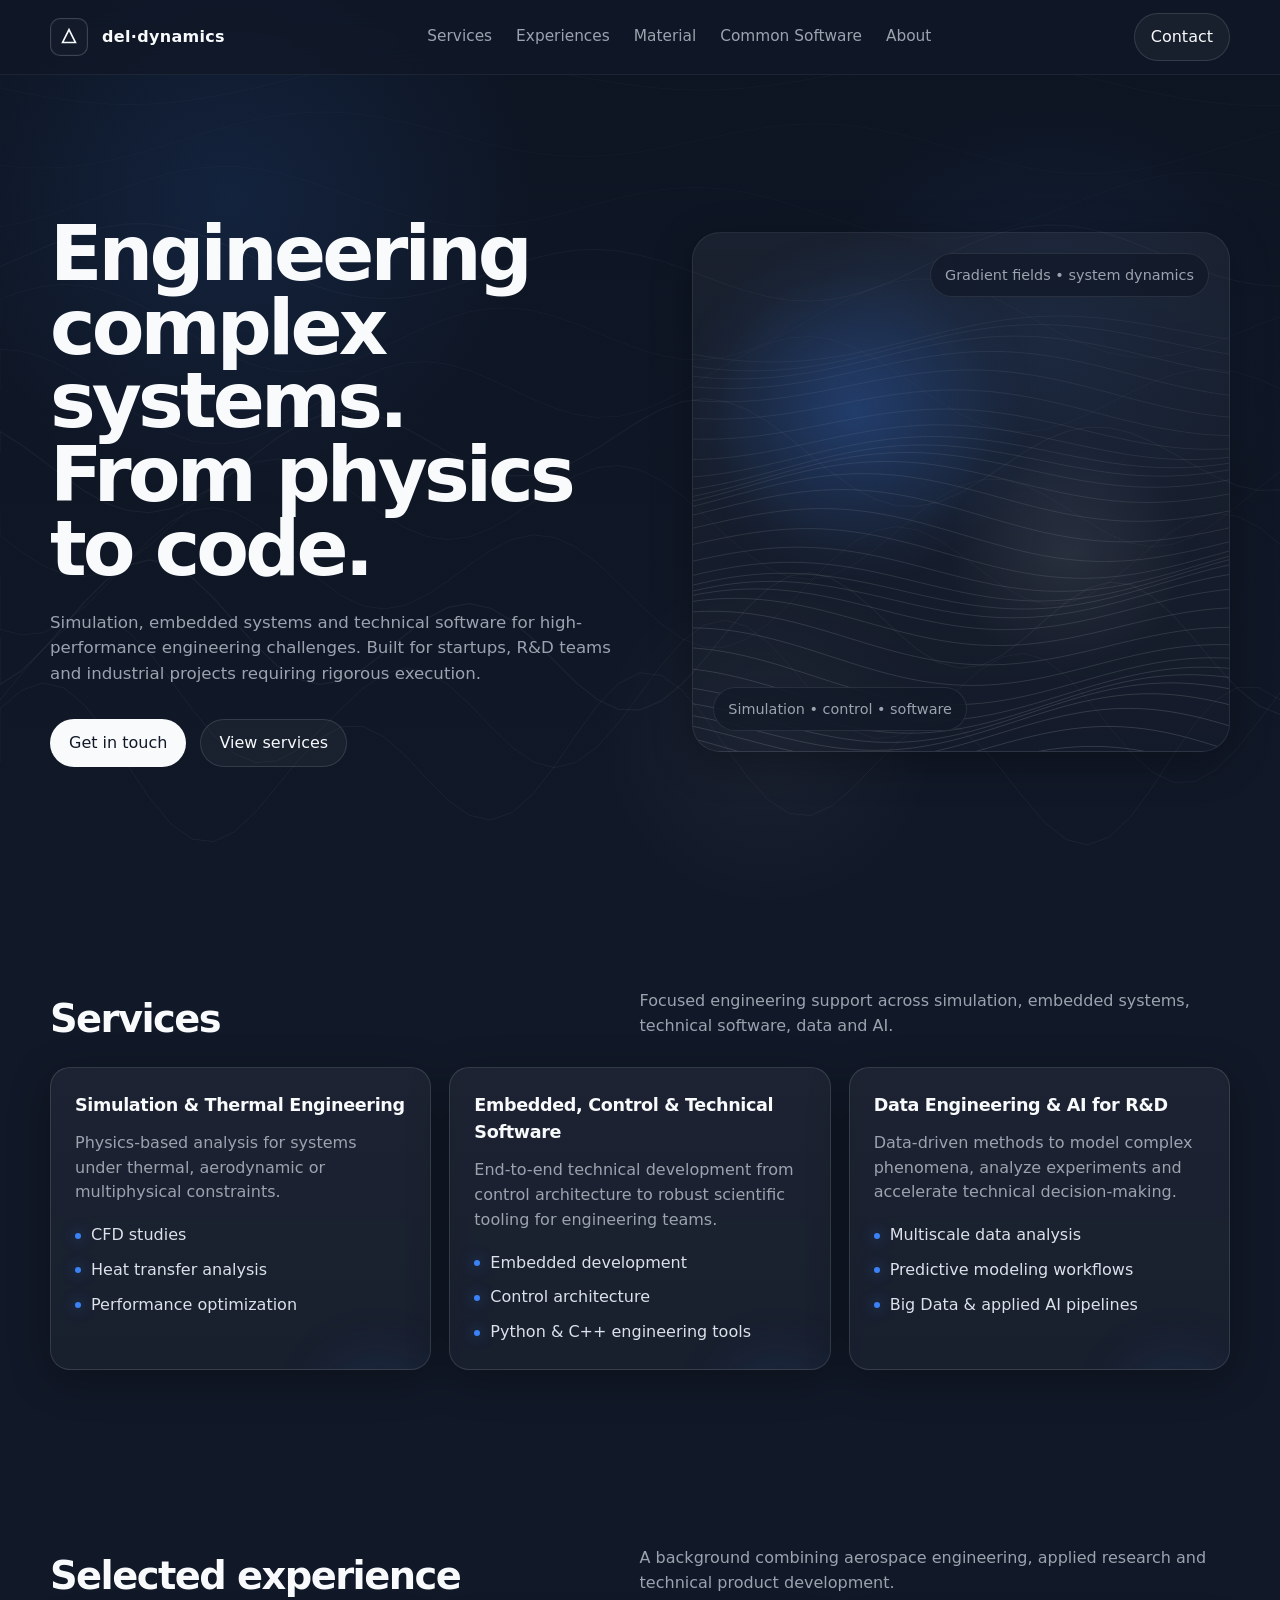
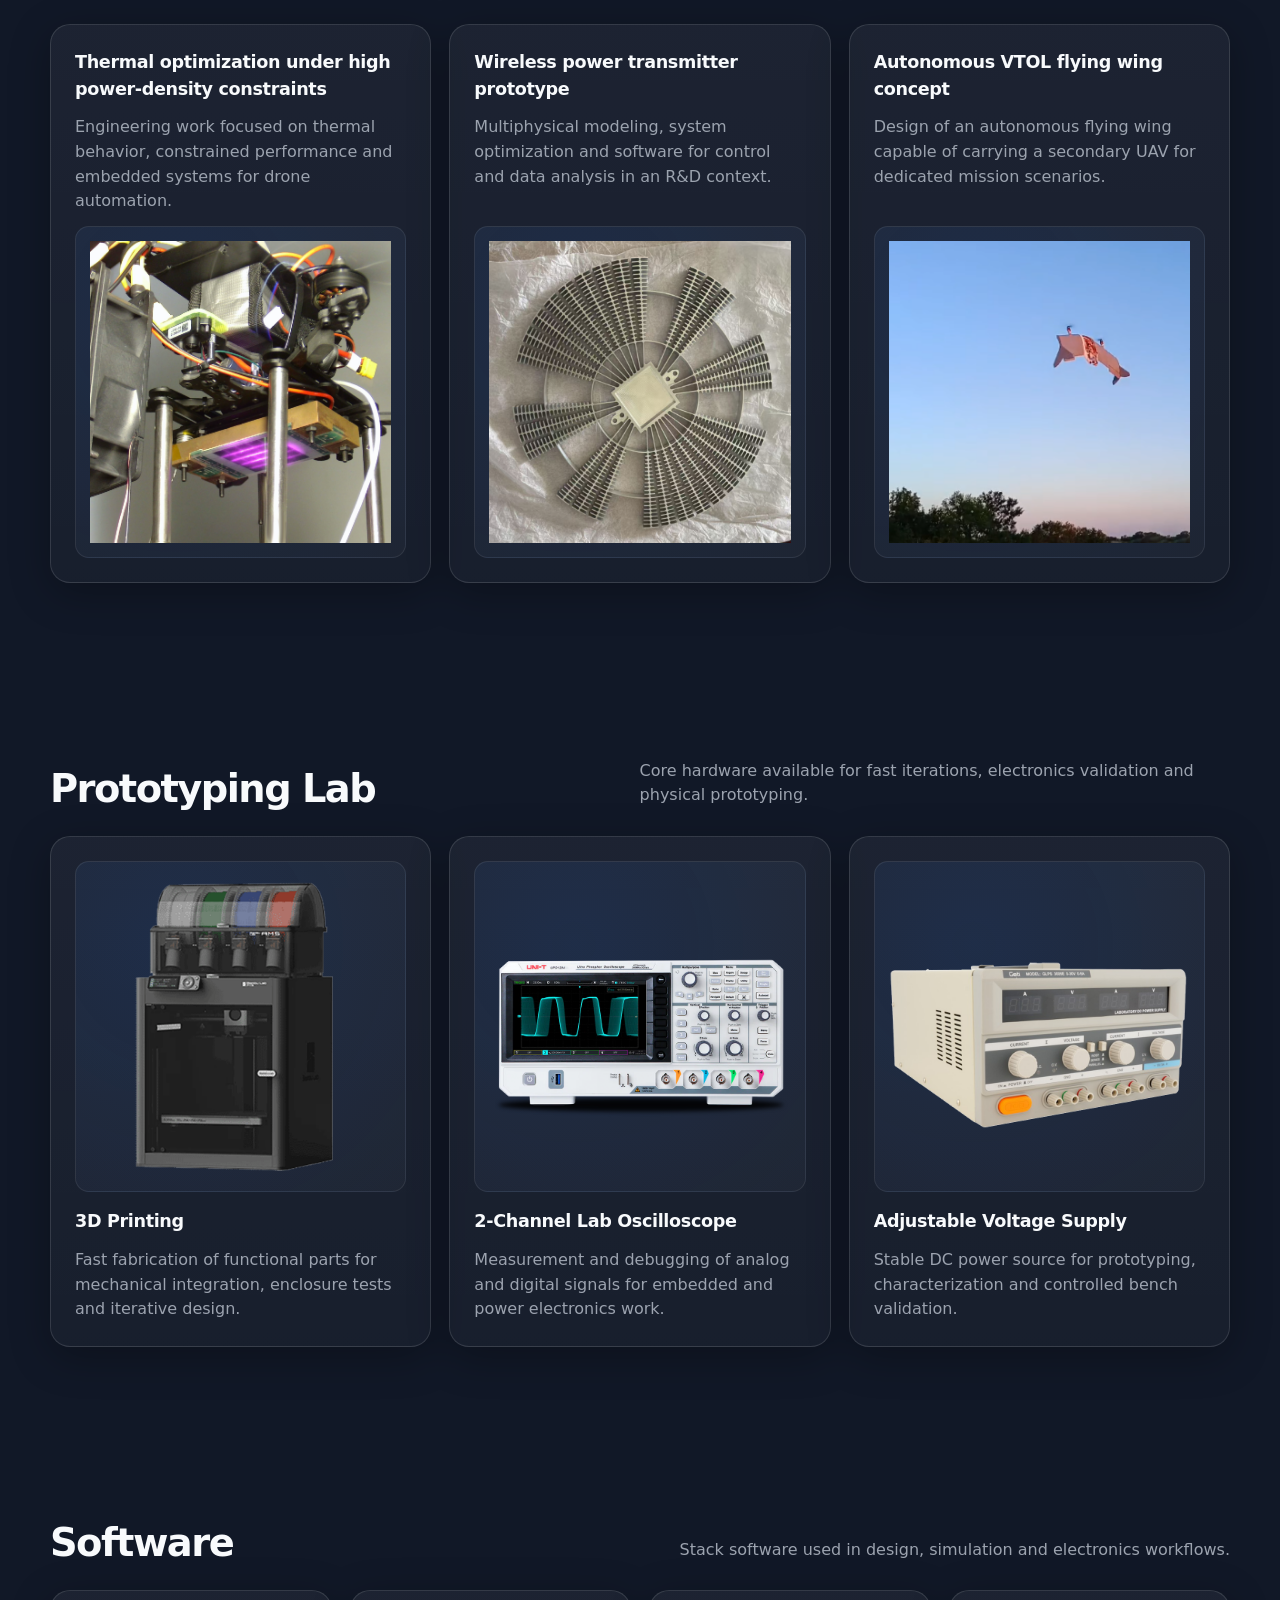
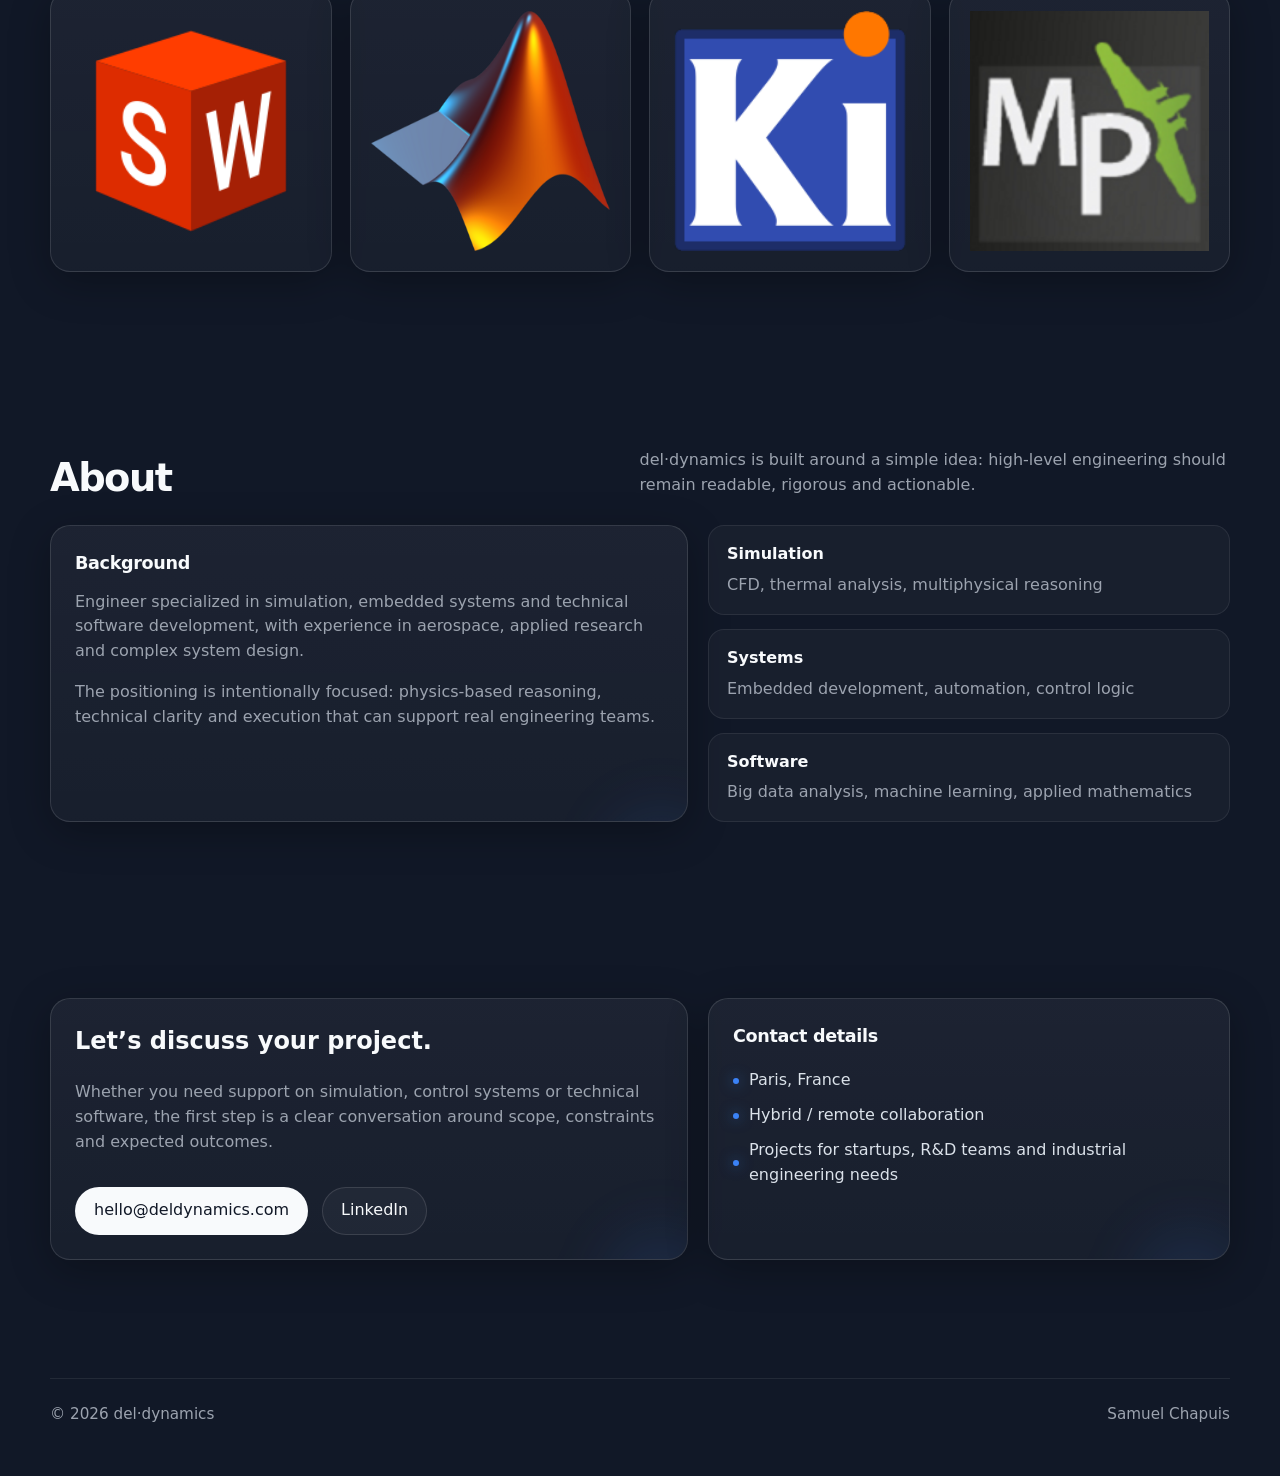
==== index.html @ 7cacfc6b "first commit" ====
<!DOCTYPE html>
<html lang="en">
<head>
  <meta charset="UTF-8" />
  <meta name="viewport" content="width=device-width, initial-scale=1.0" />
  <title>del·dynamics</title>
  <meta name="description" content="Simulation, embedded systems and technical software for high-performance engineering challenges." />
  <link rel="stylesheet" href="assets/css/homepage.css" />
</head>
<body>
  <div class="site-bg"></div>
  <svg id="contours" viewBox="0 0 1440 900" preserveAspectRatio="none" aria-hidden="true"></svg>
  <div class="noise"></div>

  <header>
    <div class="container nav">
      <a class="brand" href="#top" aria-label="del dynamics home">
        <span class="brand-mark" aria-hidden="true">
          <svg viewBox="0 0 24 24" fill="none" stroke-width="1.8">
            <path d="M12 4L19 18H5L12 4Z"></path>
          </svg>
        </span>
        <span>del·dynamics</span>
      </a>

      <nav class="nav-links">
        <a href="#services">Services</a>
        <a href="#experiences">Experiences</a>
        <a href="#material">Material</a>
        <a href="#common-software">Common Software</a>
        <a href="#about">About</a>
      </nav>

      <a class="nav-cta" href="#contact">Contact</a>
    </div>
  </header>

  <main id="top">
    <section class="hero">
      <div class="container hero-grid">
        <div class="reveal is-visible">
          <h1>Engineering complex systems. From physics to code.</h1>
          <p>
            Simulation, embedded systems and technical software for high-performance engineering challenges.
            Built for startups, R&amp;D teams and industrial projects requiring rigorous execution.
          </p>
          <div class="button-row">
            <a class="button primary" href="#contact">Get in touch</a>
            <a class="button" href="#services">View services</a>
          </div>
        </div>

        <div class="hero-visual reveal">
          <canvas id="flowCanvas" aria-hidden="true"></canvas>
          <div class="hero-badge one">Gradient fields • system dynamics</div>
          <div class="hero-badge two">Simulation • control • software</div>
        </div>
      </div>
    </section>

    <section id="services">
      <div class="container">
        <div class="section-head reveal">
          <h2>Services</h2>
          <p>
            Focused engineering support across simulation, embedded systems, technical software, data and AI.
          </p>
        </div>

        <div class="services-grid">
          <article class="card reveal">
            <h3>Simulation &amp; Thermal Engineering</h3>
            <p>Physics-based analysis for systems under thermal, aerodynamic or multiphysical constraints.</p>
            <ul>
              <li>CFD studies</li>
              <li>Heat transfer analysis</li>
              <li>Performance optimization</li>
            </ul>
          </article>

          <article class="card reveal">
            <h3>Embedded, Control &amp; Technical Software</h3>
            <p>End-to-end technical development from control architecture to robust scientific tooling for engineering teams.</p>
            <ul>
              <li>Embedded development</li>
              <li>Control architecture</li>
              <li>Python &amp; C++ engineering tools</li>
            </ul>
          </article>

          <article class="card reveal">
            <h3>Data Engineering &amp; AI for R&amp;D</h3>
            <p>Data-driven methods to model complex phenomena, analyze experiments and accelerate technical decision-making.</p>
            <ul>
              <li>Multiscale data analysis</li>
              <li>Predictive modeling workflows</li>
              <li>Big Data &amp; applied AI pipelines</li>
            </ul>
          </article>
        </div>
      </div>
    </section>


    <section id="experiences">
      <div class="container">
        <div class="section-head reveal">
          <h2>Selected experience</h2>
          <p>
            A background combining aerospace engineering, applied research and technical product development.
          </p>
        </div>

        <div class="projects-grid">
          <article class="card experience-card reveal">
            <div class="experience-content">
              <!-- <span class="project-meta">Iris Lab</span> -->
              <h3>Thermal optimization under high power-density constraints</h3>
              <p>Engineering work focused on thermal behavior, constrained performance and embedded systems for drone automation.</p>
            </div>
            <div class="experience-media">
              <img src="img/experiences/laser.png" alt="Thermal optimization" loading="lazy" />
            </div>
          </article>

          <article class="card experience-card reveal">
            <div class="experience-content">
              <!-- <span class="project-meta">Research Engineer Intern</span> -->
              <h3>Wireless power transmitter prototype</h3>
              <p>Multiphysical modeling, system optimization and software for control and data analysis in an R&amp;D context.</p>
            </div>
            <div class="experience-media">
              <img src="img/experiences/thermal.png" alt="Wireless power transmitter" loading="lazy" />
            </div>
          </article>

          <article class="card experience-card reveal">
            <div class="experience-content">
              <!-- <span class="project-meta">Dassault UAV Challenge</span> -->
              <h3>Autonomous VTOL flying wing concept</h3>
              <p>Design of an autonomous flying wing capable of carrying a secondary UAV for dedicated mission scenarios.</p>
            </div>
            <div class="experience-media">
              <img src="img/experiences/vtol.png" alt="Autonomous VTOL flying wing" loading="lazy" />
            </div>
          </article>
        </div>
      </div>
    </section>


    <section id="material">
      <div class="container">
        <div class="section-head reveal">
          <h2>Prototyping Lab</h2>
          <p>
            Core hardware available for fast iterations, electronics validation and physical prototyping.
          </p>
        </div>

        <div class="prototyping-grid">
          <article class="card equipment-card reveal">
            <div class="equipment-media">
              <img src="img/hardware/p1s.png" alt="3D printer" loading="lazy" />
            </div>
            <!-- <span class="project-meta">Rapid Manufacturing</span> -->
            <h3>3D Printing</h3>
            <p>Fast fabrication of functional parts for mechanical integration, enclosure tests and iterative design.</p>
          </article>

          <article class="card equipment-card reveal">
            <div class="equipment-media">
              <img src="img/hardware/oscilloscope.png" alt="2-channel laboratory oscilloscope" loading="lazy" />
            </div>
            <!-- <span class="project-meta">Signal Validation</span> -->
            <h3>2-Channel Lab Oscilloscope</h3>
            <p>Measurement and debugging of analog and digital signals for embedded and power electronics work.</p>
          </article>

          <article class="card equipment-card reveal">
            <div class="equipment-media">
              <img src="img/hardware/generator.png" alt="Laboratory power supply" loading="lazy" />
            </div>
            <!-- <span class="project-meta">Power Bench</span> -->
            <h3>Adjustable Voltage Supply</h3>
            <p>Stable DC power source for prototyping, characterization and controlled bench validation.</p>
          </article>
        </div>

      </div>
    </section>

    <section id="common-software">
      <div class="container">
        <div class="section-head reveal">
          <h2>Software</h2>
          <p>
            Stack software used in design, simulation and electronics workflows.
          </p>
        </div>

        <div class="logo-grid">
          <article class="logo-tile reveal">
            <img src="img/software/sw.png" alt="SolidWorks logo" loading="lazy" />
          </article>

          <article class="logo-tile reveal">
            <img src="img/software/matlab.png" alt="MATLAB logo" loading="lazy" />
          </article>

          <article class="logo-tile reveal">
            <img src="img/software/kicad.png" alt="KiCad logo" loading="lazy" />
          </article>

          <article class="logo-tile reveal">
            <img src="img/software/missionplanner.png" alt="Mission Planner logo" loading="lazy" />
          </article>
        </div>
      </div>
    </section>

    <section id="about">
      <div class="container">
        <div class="section-head reveal">
          <h2>About</h2>
          <p>
            del·dynamics is built around a simple idea: high-level engineering should remain readable, rigorous and actionable.
          </p>
        </div>

        <div class="about-box">
          <article class="card reveal">
            <h3>Background</h3>
            <p>
              Engineer specialized in simulation, embedded systems and technical software development, with experience in aerospace, applied research and complex system design.
            </p>
            <p class="muted" style="margin-top:16px;">
              The positioning is intentionally focused: physics-based reasoning, technical clarity and execution that can support real engineering teams.
            </p>
          </article>

          <div class="stat-list reveal">
            <div class="stat">
              <strong>Simulation</strong>
              <span class="muted">CFD, thermal analysis, multiphysical reasoning</span>
            </div>
            <div class="stat">
              <strong>Systems</strong>
              <span class="muted">Embedded development, automation, control logic</span>
            </div>
            <div class="stat">
              <strong>Software</strong>
              <span class="muted">Big data analysis, machine learning, applied mathematics</span>
            </div>
          </div>
        </div>
      </div>
    </section>

    <section id="contact">
      <div class="container">
        <div class="contact-box">
          <article class="card reveal">
            <h2 style="margin-top:0;">Let’s discuss your project.</h2>
            <p class="muted">
              Whether you need support on simulation, control systems or technical software,
              the first step is a clear conversation around scope, constraints and expected outcomes.
            </p>
            <div class="button-row">
              <a class="button primary" href="mailto:hello@deldynamics.com?subject=Project%20Inquiry&body=Hello%20Samuel%2C%0A%0AI%20would%20like%20to%20discuss%20a%20project.">hello@deldynamics.com</a>
              <a class="button" href="https://www.linkedin.com/in/samuel-chapuis-995453221/" target="_blank" rel="noreferrer">LinkedIn</a>
            </div>
          </article>

          <article class="card reveal">
            <h3>Contact details</h3>
            <ul>
              <li>Paris, France</li>
              <li>Hybrid / remote collaboration</li>
              <li>Projects for startups, R&amp;D teams and industrial engineering needs</li>
            </ul>
          </article>
        </div>
      </div>
    </section>
  </main>

  <footer>
    <div class="container footer-row">
      <span>© <span id="year"></span> del·dynamics</span>
      <span>Samuel Chapuis</span>
    </div>
  </footer>

  <script src="assets/js/homepage.js" defer></script>
</body>
</html>
---- assets/css/homepage.css ----
:root {
  --bg: #111827;
  --bg-soft: #172133;
  --panel: rgba(248, 250, 252, 0.04);
  --panel-border: rgba(248, 250, 252, 0.12);
  --text: #F8FAFC;
  --muted: #9CA3AF;
  --accent: #3B82F6;
  --accent-soft: rgba(59, 130, 246, 0.18);
  --max-width: 1180px;
  --radius: 20px;
  --shadow: 0 10px 40px rgba(0, 0, 0, 0.28);
}

* {
  box-sizing: border-box;
}

html {
  scroll-behavior: smooth;
}

body {
  margin: 0;
  font-family: Inter, system-ui, -apple-system, BlinkMacSystemFont, "Segoe UI", sans-serif;
  background: var(--bg);
  color: var(--text);
  line-height: 1.55;
  overflow-x: hidden;
}

a {
  color: inherit;
  text-decoration: none;
}

img {
  max-width: 100%;
  display: block;
}

.site-bg {
  position: fixed;
  inset: 0;
  pointer-events: none;
  z-index: -3;
  background:
    radial-gradient(circle at 18% 22%, rgba(59,130,246,0.12), transparent 24%),
    radial-gradient(circle at 82% 38%, rgba(59,130,246,0.09), transparent 20%),
    radial-gradient(circle at 60% 82%, rgba(248,250,252,0.045), transparent 16%),
    linear-gradient(180deg, #0d1523 0%, var(--bg) 100%);
}

#contours {
  position: fixed;
  inset: 0;
  width: 100%;
  height: 100%;
  z-index: -2;
  opacity: 0.38;
  pointer-events: none;
}

.noise {
  position: fixed;
  inset: 0;
  z-index: -1;
  opacity: 0.045;
  pointer-events: none;
  background-image:
    linear-gradient(rgba(255,255,255,0.08) 1px, transparent 1px),
    linear-gradient(90deg, rgba(255,255,255,0.08) 1px, transparent 1px);
  background-size: 80px 80px;
  mask-image: radial-gradient(circle at center, black 45%, transparent 100%);
}

.container {
  width: min(var(--max-width), calc(100% - 32px));
  margin: 0 auto;
}

header {
  position: sticky;
  top: 0;
  z-index: 50;
  backdrop-filter: blur(14px);
  background: rgba(17, 24, 39, 0.72);
  border-bottom: 1px solid rgba(248, 250, 252, 0.06);
}

.nav {
  display: flex;
  align-items: center;
  justify-content: space-between;
  min-height: 74px;
  gap: 24px;
}

.brand {
  display: flex;
  align-items: center;
  gap: 14px;
  font-weight: 700;
  letter-spacing: 0.02em;
}

.brand-mark {
  width: 38px;
  height: 38px;
  border: 1px solid rgba(248,250,252,0.18);
  border-radius: 10px;
  display: grid;
  place-items: center;
  background: rgba(248,250,252,0.02);
  box-shadow: inset 0 0 0 1px rgba(255,255,255,0.02);
}

.brand-mark svg {
  width: 22px;
  height: 22px;
  stroke: currentColor;
}

.nav-links {
  display: flex;
  align-items: center;
  gap: 24px;
  color: var(--muted);
  font-size: 0.96rem;
}

.nav-links a:hover {
  color: var(--text);
}

.nav-cta {
  display: inline-flex;
  align-items: center;
  justify-content: center;
  padding: 11px 16px;
  border-radius: 999px;
  border: 1px solid rgba(248,250,252,0.12);
  background: rgba(248,250,252,0.04);
  transition: 0.25s ease;
}

.nav-cta:hover,
.button:hover {
  transform: translateY(-1px);
  border-color: rgba(248,250,252,0.24);
  background: rgba(248,250,252,0.08);
}

.hero {
  min-height: calc(100vh - 74px);
  display: grid;
  place-items: center;
  padding: 48px 0 40px;
}

.hero-grid {
  display: grid;
  grid-template-columns: 1.05fr 0.95fr;
  gap: 48px;
  align-items: center;
}

.eyebrow {
  display: inline-flex;
  align-items: center;
  gap: 10px;
  padding: 8px 12px;
  border: 1px solid rgba(248,250,252,0.1);
  border-radius: 999px;
  background: rgba(248,250,252,0.03);
  color: var(--muted);
  font-size: 0.92rem;
  margin-bottom: 20px;
}

.eyebrow-dot {
  width: 8px;
  height: 8px;
  border-radius: 999px;
  background: var(--accent);
  box-shadow: 0 0 18px rgba(59,130,246,0.75);
}

h1 {
  margin: 0;
  font-size: clamp(2.8rem, 6vw, 5.6rem);
  line-height: 0.96;
  letter-spacing: -0.05em;
  max-width: 10ch;
}

.hero p {
  margin: 24px 0 0;
  max-width: 62ch;
  color: var(--muted);
  font-size: clamp(1rem, 1.3vw, 1.12rem);
}

.button-row {
  display: flex;
  flex-wrap: wrap;
  gap: 14px;
  margin-top: 32px;
}

.button {
  display: inline-flex;
  align-items: center;
  justify-content: center;
  gap: 10px;
  min-height: 48px;
  padding: 0 18px;
  border-radius: 999px;
  border: 1px solid rgba(248,250,252,0.12);
  background: rgba(248,250,252,0.04);
  color: var(--text);
  transition: 0.25s ease;
  cursor: pointer;
}

.button.primary {
  background: var(--text);
  color: var(--bg);
  border-color: transparent;
}

.button.primary:hover {
  background: #e9eef4;
}

.hero-visual {
  position: relative;
  min-height: 520px;
  border-radius: 28px;
  border: 1px solid rgba(248,250,252,0.08);
  background:
    radial-gradient(circle at 30% 35%, rgba(59,130,246,0.18), transparent 28%),
    radial-gradient(circle at 70% 62%, rgba(248,250,252,0.09), transparent 24%),
    linear-gradient(180deg, rgba(248,250,252,0.05), rgba(248,250,252,0.02));
  overflow: hidden;
  box-shadow: var(--shadow);
  isolation: isolate;
}

.hero-visual::before {
  content: "";
  position: absolute;
  inset: 0;
  background:
    linear-gradient(180deg, transparent 0%, rgba(17,24,39,0.18) 100%);
  z-index: 1;
}

.hero-visual canvas {
  position: absolute;
  inset: 0;
  width: 100%;
  height: 100%;
  z-index: 0;
}

.hero-badge {
  position: absolute;
  z-index: 2;
  padding: 10px 14px;
  background: rgba(17,24,39,0.68);
  border: 1px solid rgba(248,250,252,0.09);
  border-radius: 999px;
  backdrop-filter: blur(12px);
  color: var(--muted);
  font-size: 0.9rem;
}

.hero-badge.one { top: 20px; right: 20px; }
.hero-badge.two { bottom: 20px; left: 20px; }

section {
  padding: 88px 0;
}

.section-head {
  display: flex;
  justify-content: space-between;
  gap: 24px;
  align-items: end;
  margin-bottom: 28px;
}

.section-head h2 {
  margin: 0;
  font-size: clamp(1.8rem, 3vw, 3rem);
  line-height: 1.02;
  letter-spacing: -0.04em;
}

.section-head p {
  margin: 0;
  max-width: 58ch;
  color: var(--muted);
}

.services-grid,
.projects-grid,
.pillars-grid {
  display: grid;
  gap: 18px;
}

.prototyping-grid {
  display: grid;
  grid-template-columns: repeat(3, 1fr);
  gap: 18px;
}

.logo-grid {
  display: grid;
  grid-template-columns: repeat(4, 1fr);
  gap: 18px;
}

.logo-tile {
  border: 1px solid var(--panel-border);
  border-radius: var(--radius);
  background: linear-gradient(180deg, rgba(248,250,252,0.05), rgba(248,250,252,0.03));
  aspect-ratio: 1 / 1;
  padding: 20px;
  display: grid;
  place-items: center;
  box-shadow: var(--shadow);
}

.logo-tile img {
  width: 100%;
  height: 100%;
  object-fit: fill;
}

.services-grid {
  grid-template-columns: repeat(3, 1fr);
}

.pillars-grid,
.projects-grid {
  grid-template-columns: repeat(3, 1fr);
}

.card {
  position: relative;
  padding: 24px;
  border-radius: var(--radius);
  border: 1px solid var(--panel-border);
  background: linear-gradient(180deg, rgba(248,250,252,0.05), rgba(248,250,252,0.03));
  box-shadow: var(--shadow);
  overflow: hidden;
}

.card::before {
  content: "";
  position: absolute;
  inset: auto -10% -45% auto;
  width: 180px;
  height: 180px;
  background: radial-gradient(circle, rgba(59,130,246,0.14), transparent 68%);
  pointer-events: none;
  filter: blur(20px);
}

.card h3 {
  margin: 0 0 12px;
  font-size: 1.1rem;
  letter-spacing: -0.02em;
}

.card p {
  margin: 0;
  color: var(--muted);
}

.card ul {
  list-style: none;
  padding: 0;
  margin: 18px 0 0;
  display: grid;
  gap: 10px;
  color: #dbe2ea;
}

.card li {
  display: flex;
  align-items: center;
  gap: 10px;
}

.card li::before {
  content: "";
  width: 6px;
  height: 6px;
  border-radius: 999px;
  background: var(--accent);
  flex: 0 0 auto;
  box-shadow: 0 0 14px rgba(59,130,246,0.7);
}

.approach {
  position: relative;
}

.approach-wrap {
  padding: 28px;
  border-radius: 28px;
  border: 1px solid rgba(248,250,252,0.08);
  background: linear-gradient(180deg, rgba(248,250,252,0.04), rgba(248,250,252,0.02));
  overflow: hidden;
  box-shadow: var(--shadow);
}

.approach-wrap::after {
  content: "";
  position: absolute;
  inset: 0;
  background-image:
    radial-gradient(circle at 10% 30%, rgba(59,130,246,0.14), transparent 18%),
    radial-gradient(circle at 80% 60%, rgba(248,250,252,0.06), transparent 16%);
  pointer-events: none;
}

.project-meta {
  display: inline-flex;
  padding: 6px 10px;
  border-radius: 999px;
  background: rgba(248,250,252,0.06);
  border: 1px solid rgba(248,250,252,0.08);
  color: var(--muted);
  font-size: 0.88rem;
  margin-bottom: 14px;
}

.equipment-card {
  display: flex;
  flex-direction: column;
}

.equipment-media {
  aspect-ratio: 1 / 1;
  border: 1px solid rgba(248,250,252,0.08);
  border-radius: 14px;
  background: radial-gradient(circle at 30% 25%, rgba(59,130,246,0.12), rgba(248,250,252,0.03));
  padding: 14px;
  margin-bottom: 16px;
  display: grid;
  place-items: center;
}

.experience-media {
  aspect-ratio: 1 / 1;
  border: 1px solid rgba(248,250,252,0.08);
  border-radius: 14px;
  background: radial-gradient(circle at 30% 25%, rgba(59,130,246,0.12), rgba(248,250,252,0.03));
  padding: 14px;
  margin-top: 12px;
  margin-bottom: 0;
  display: grid;
  place-items: center;
}

.experience-card {
  display: flex;
  flex-direction: column;
}

.experience-content {
  flex: 1 1 auto;
}


.equipment-media img {
  width: 100%;
  height: 100%;
  object-fit: fill;
}

.experience-media img {
  width: 100%;
  height: 100%;
  object-fit: fill;
}

.about-box,
.contact-box {
  display: grid;
  grid-template-columns: 1.1fr 0.9fr;
  gap: 20px;
  align-items: stretch;
}

.stat-list {
  display: grid;
  gap: 14px;
}

.stat {
  padding: 16px 18px;
  border-radius: 16px;
  border: 1px solid rgba(248,250,252,0.08);
  background: rgba(248,250,252,0.03);
}

.stat strong {
  display: block;
  font-size: 1rem;
  margin-bottom: 6px;
}

.muted {
  color: var(--muted);
}

footer {
  padding: 30px 0 50px;
  color: var(--muted);
  font-size: 0.95rem;
}

.footer-row {
  display: flex;
  justify-content: space-between;
  gap: 16px;
  align-items: center;
  padding-top: 24px;
  border-top: 1px solid rgba(248,250,252,0.08);
}

.reveal {
  opacity: 0;
  transform: translateY(18px);
  transition: opacity 0.7s ease, transform 0.7s ease;
}

.reveal.is-visible {
  opacity: 1;
  transform: translateY(0);
}

@media (max-width: 980px) {
  .hero-grid,
  .about-box,
  .contact-box,
  .section-head {
    grid-template-columns: 1fr;
    display: grid;
  }

  .services-grid,
  .pillars-grid,
  .projects-grid,
  .prototyping-grid,
  .logo-grid {
    grid-template-columns: 1fr;
  }

  .hero-visual {
    min-height: 420px;
  }

  .nav-links {
    display: none;
  }
}

@media (max-width: 640px) {
  .container {
    width: min(var(--max-width), calc(100% - 20px));
  }

  .hero {
    padding-top: 32px;
  }

  h1 {
    max-width: 12ch;
  }

  section {
    padding: 68px 0;
  }

  .card,
  .approach-wrap {
    padding: 20px;
  }

  .footer-row {
    flex-direction: column;
    align-items: flex-start;
  }
}
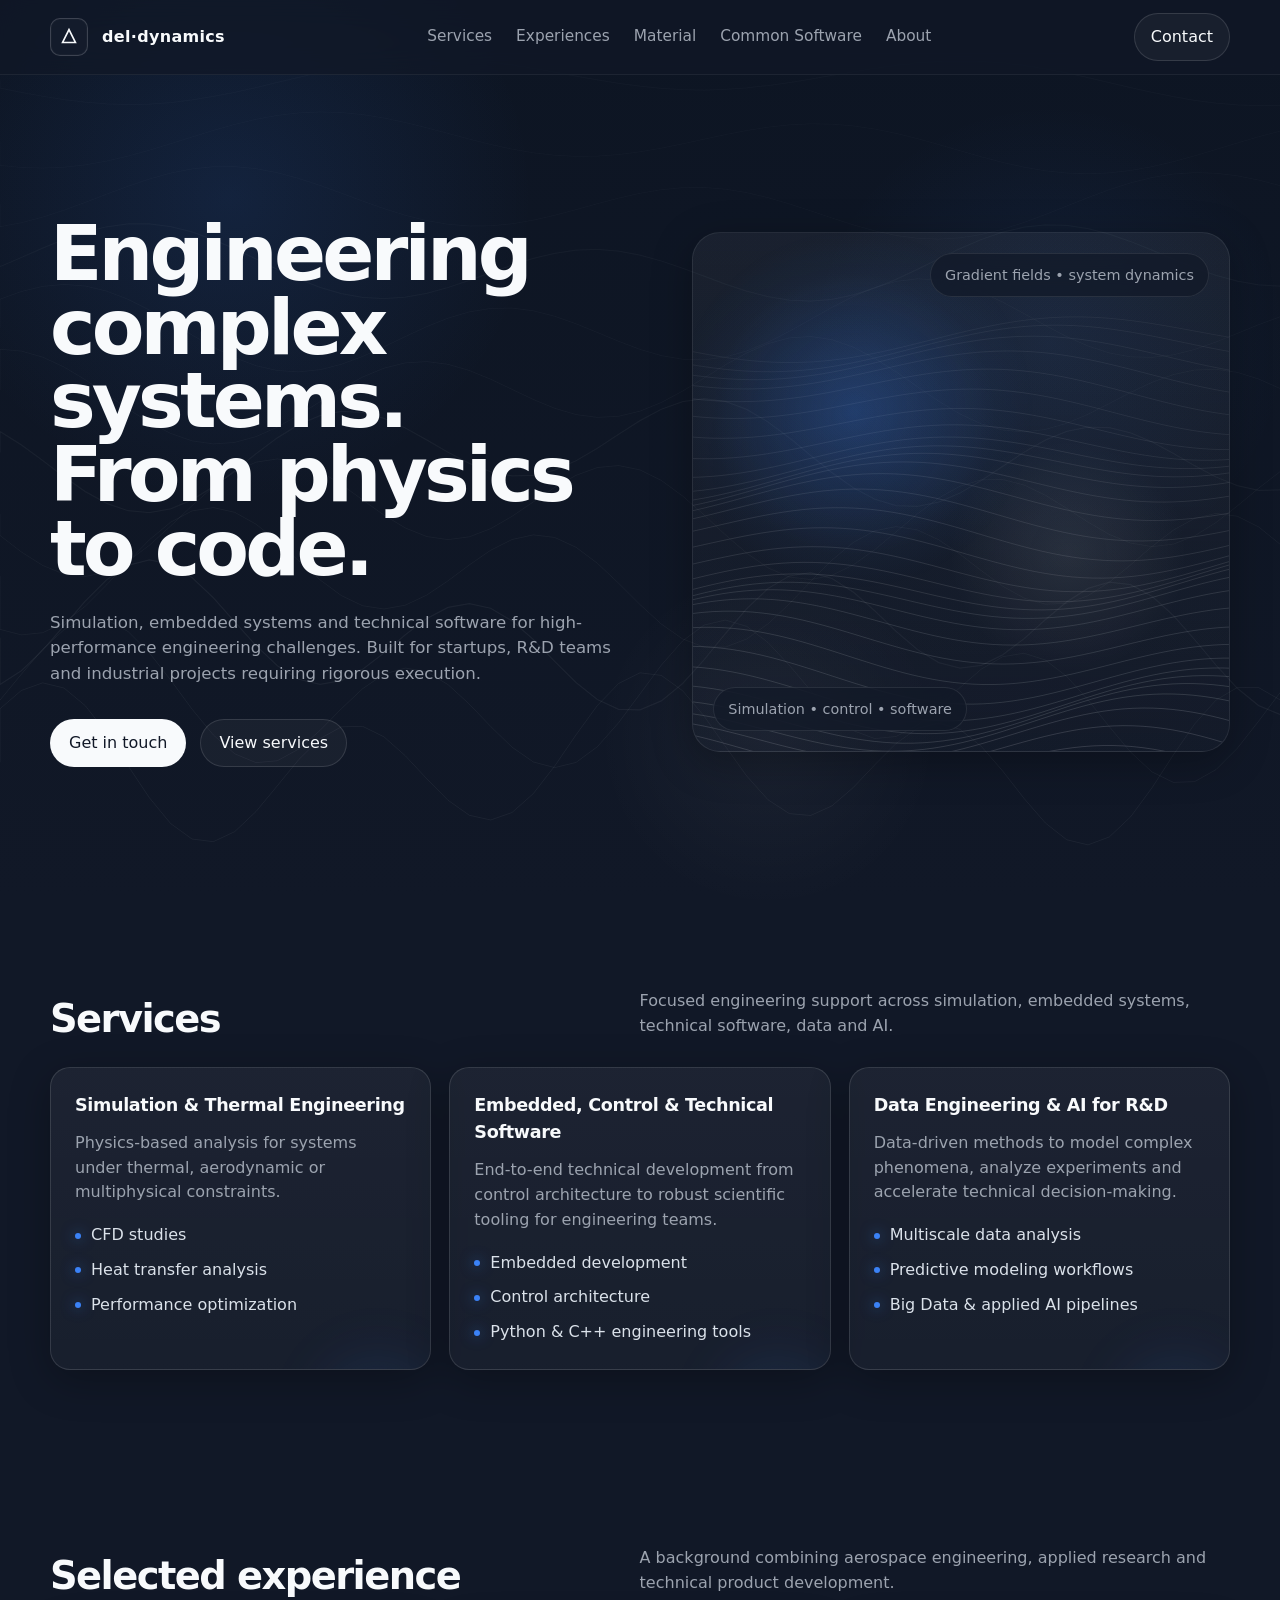
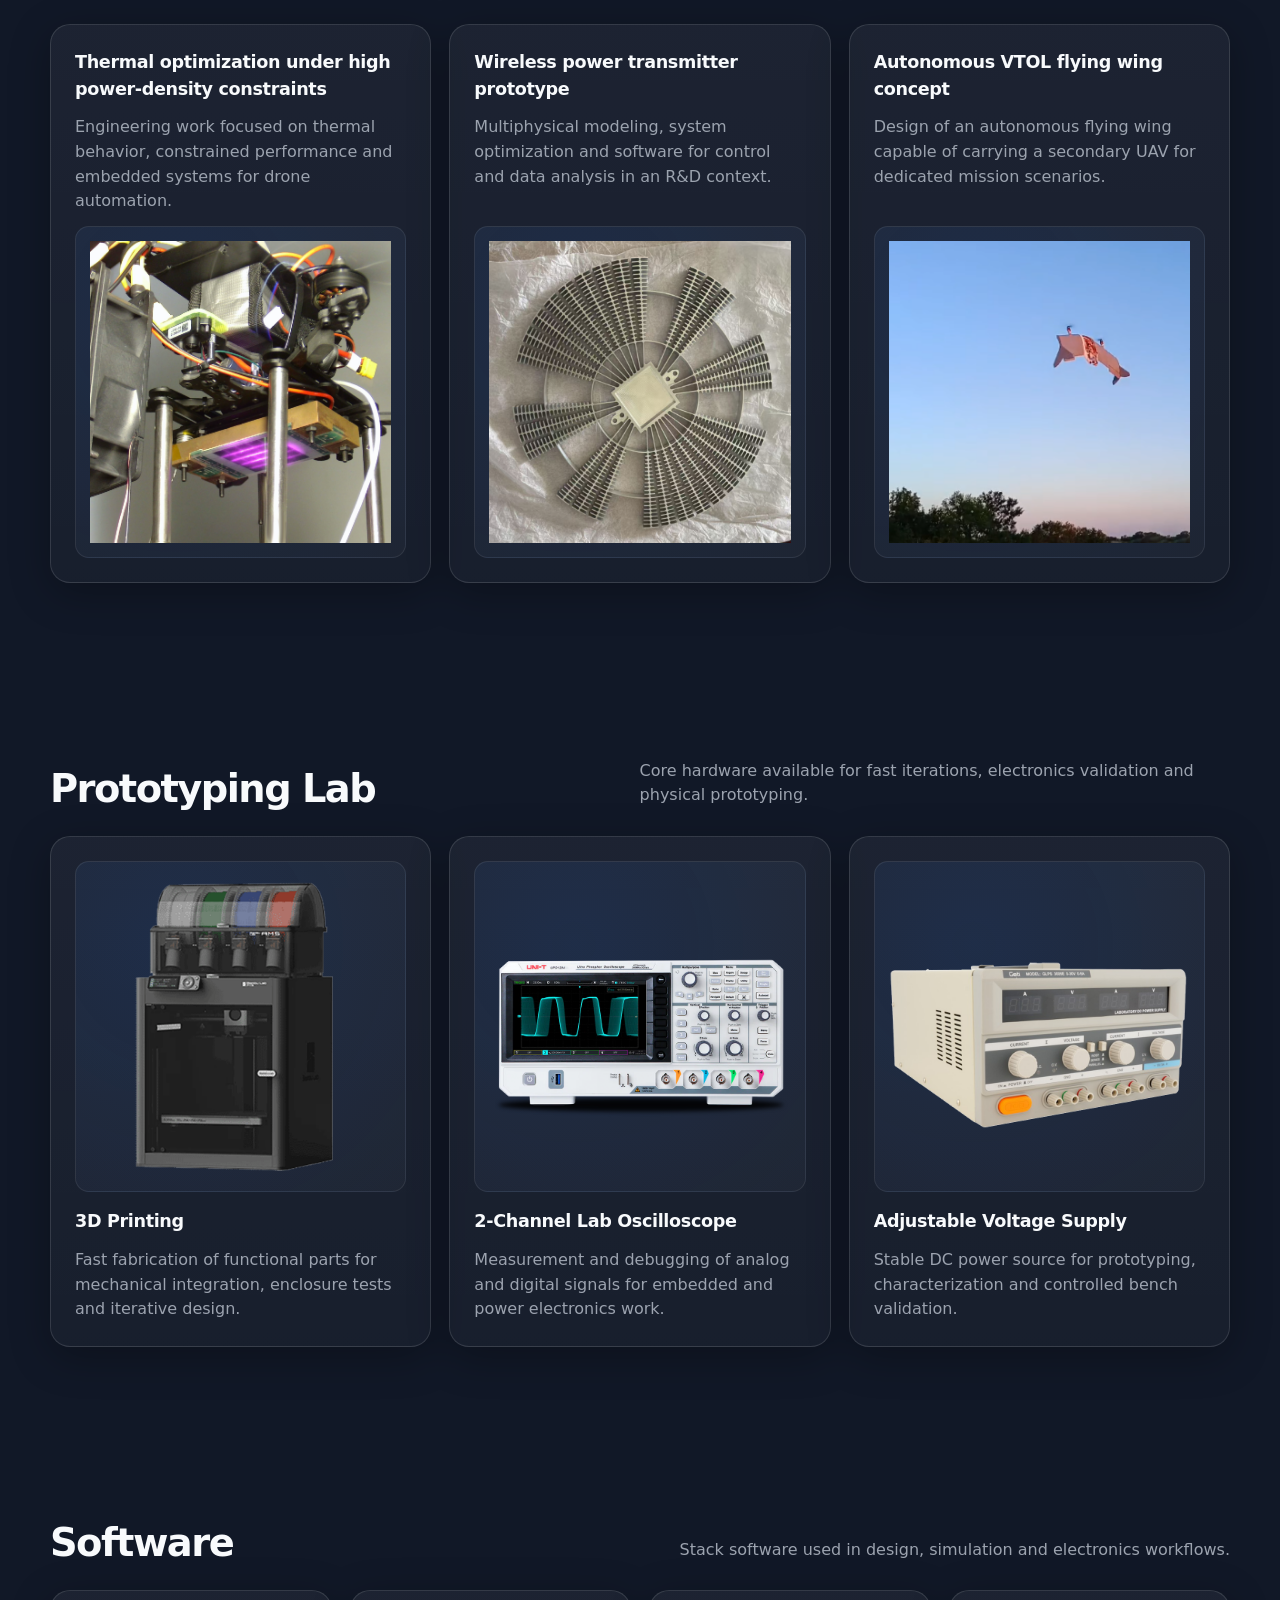
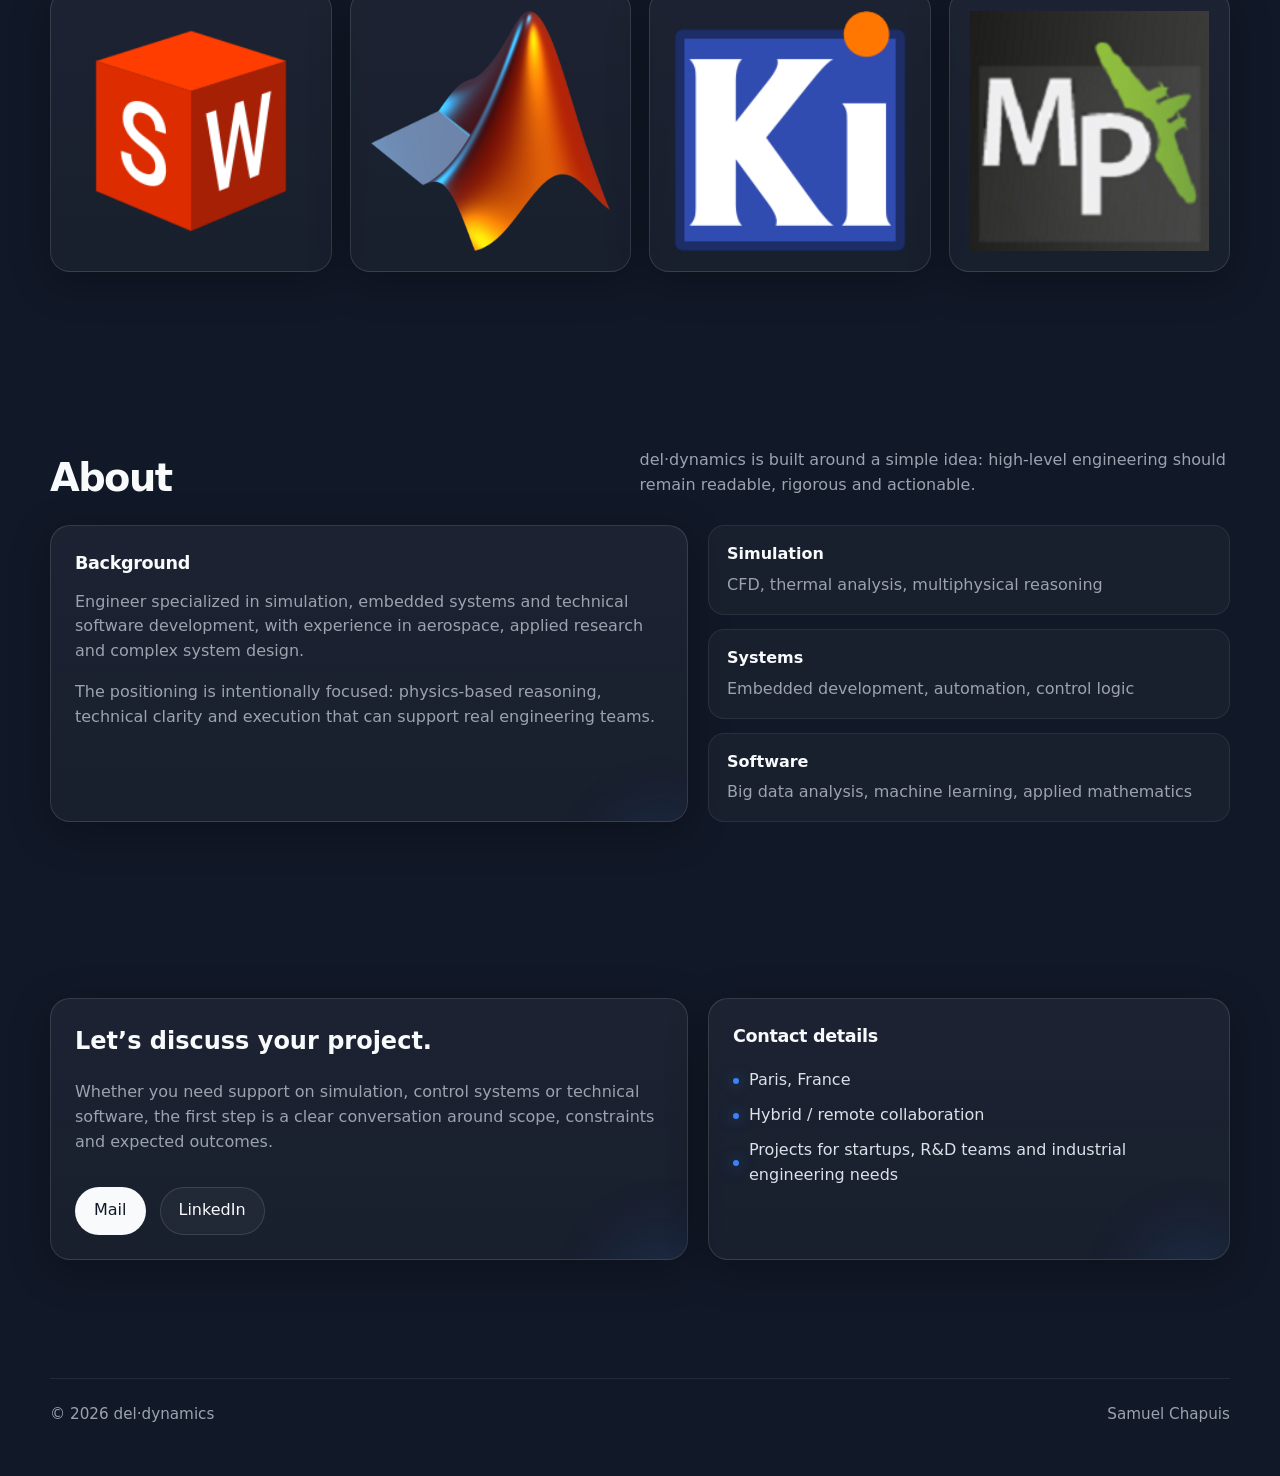
==== commit 0903675f: "contact" ====
--- a/index.html
+++ b/index.html
@@ -266,10 +266,19 @@
               Whether you need support on simulation, control systems or technical software,
               the first step is a clear conversation around scope, constraints and expected outcomes.
             </p>
-            <div class="button-row">
-              <a class="button primary" href="mailto:hello@deldynamics.com?subject=Project%20Inquiry&body=Hello%20Samuel%2C%0A%0AI%20would%20like%20to%20discuss%20a%20project.">hello@deldynamics.com</a>
-              <a class="button" href="https://www.linkedin.com/in/samuel-chapuis-995453221/" target="_blank" rel="noreferrer">LinkedIn</a>
-            </div>
+              <div class="button-row">
+                <a
+                  class="button primary"
+                  id="copyEmailButton"
+                  data-copy-email="samuel.chapuis@del-dynamic.fr"
+                  href="mailto:samuel.chapuis@del-dynamic.fr?subject=Project%20Inquiry%20-%20DEL%20DYNAMIC"
+                >
+                  Mail
+                </a>
+                <!-- <a class="button" href="https://mail.google.com/mail/?view=cm&to=samuel.chapuis@del-dynamic.fr&su=Project%20Inquiry%20-%20DEL%20DYNAMIC" target="_blank" rel="noreferrer">Gmail</a> -->
+                <a class="button" href="https://www.linkedin.com/in/samuel-chapuis-995453221/" target="_blank" rel="noreferrer">LinkedIn</a>
+                <span class="copy-toast" id="copyToast" role="status" aria-live="polite">Copied in clipboard</span>
+              </div>
           </article>
 
           <article class="card reveal">
--- a/assets/css/homepage.css
+++ b/assets/css/homepage.css
@@ -208,6 +208,27 @@
   margin-top: 32px;
 }
 
+.copy-toast {
+  display: inline-flex;
+  align-items: center;
+  min-height: 48px;
+  padding: 0 14px;
+  border-radius: 999px;
+  border: 1px solid rgba(34, 197, 94, 0.35);
+  background: rgba(22, 163, 74, 0.16);
+  color: #dcfce7;
+  font-size: 0.92rem;
+  opacity: 0;
+  transform: translateY(4px);
+  pointer-events: none;
+  transition: opacity 0.22s ease, transform 0.22s ease;
+}
+
+.copy-toast.is-visible {
+  opacity: 1;
+  transform: translateY(0);
+}
+
 .button {
   display: inline-flex;
   align-items: center;
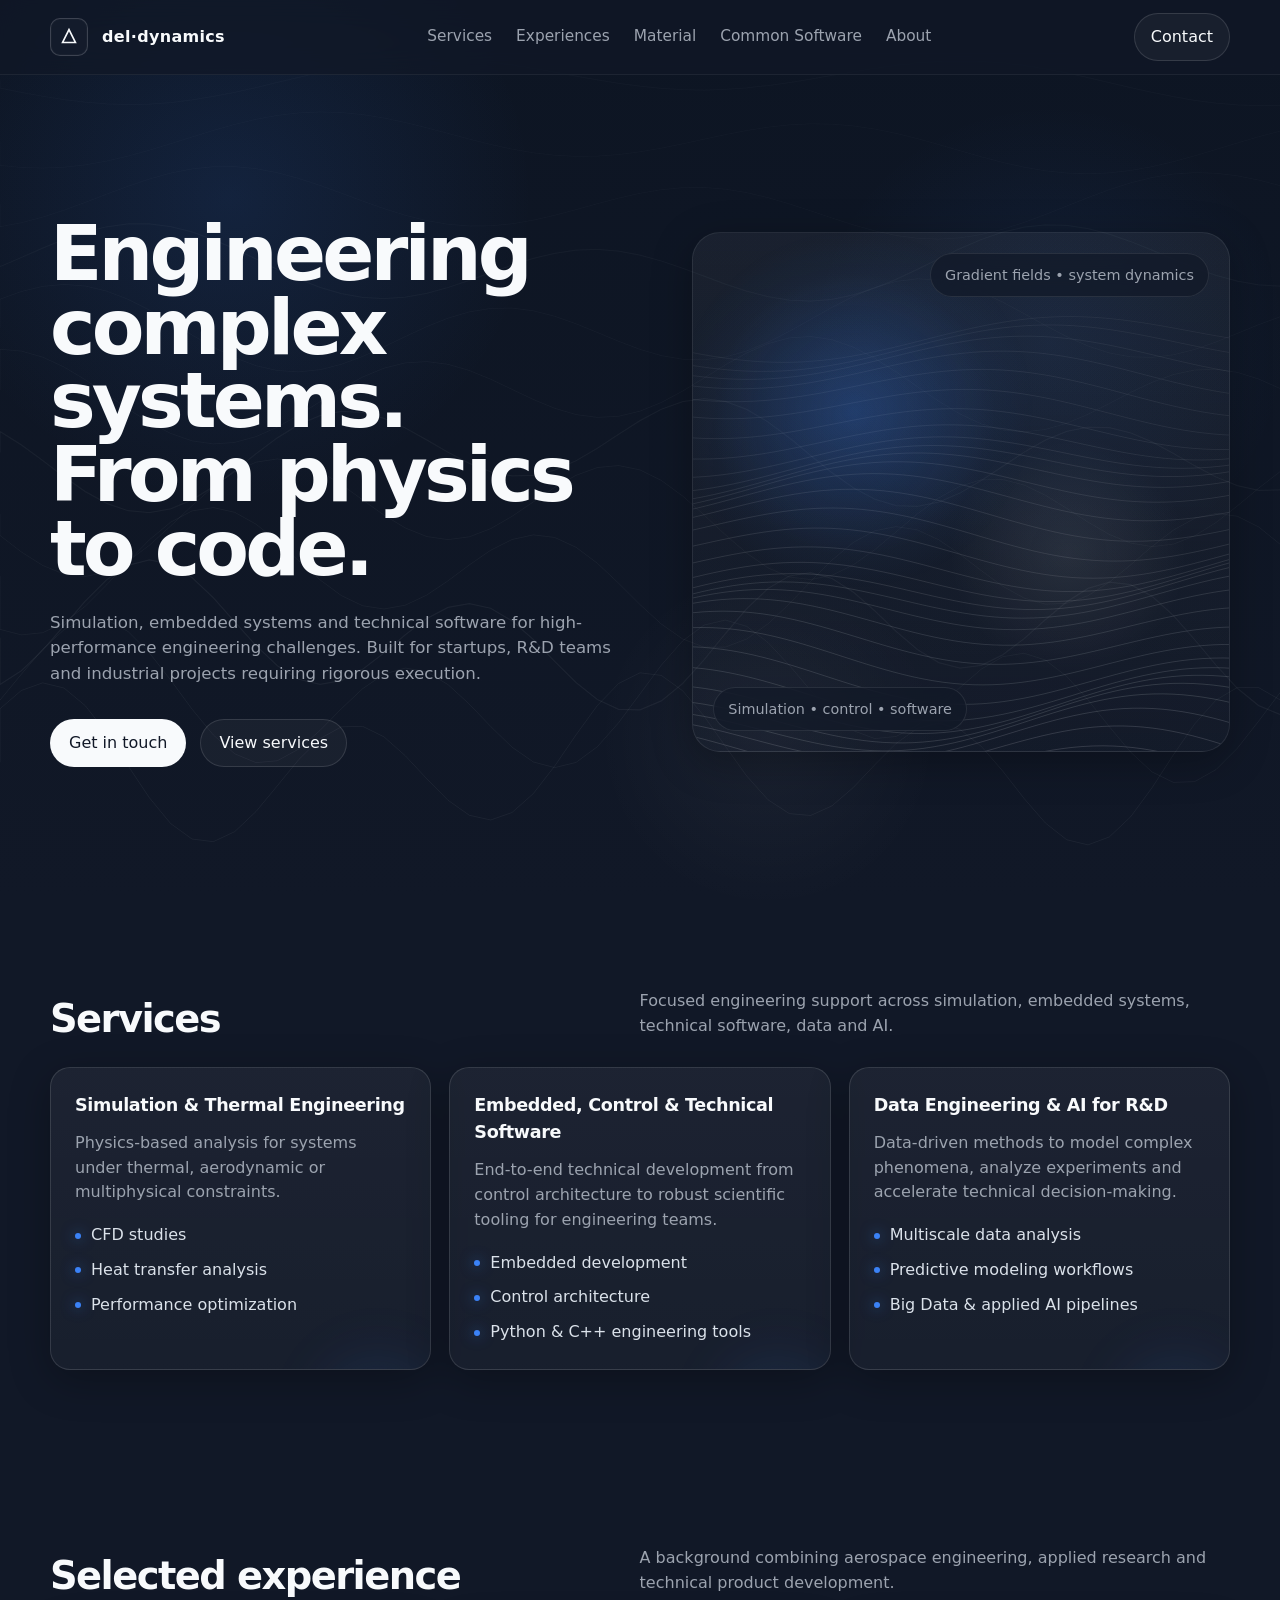
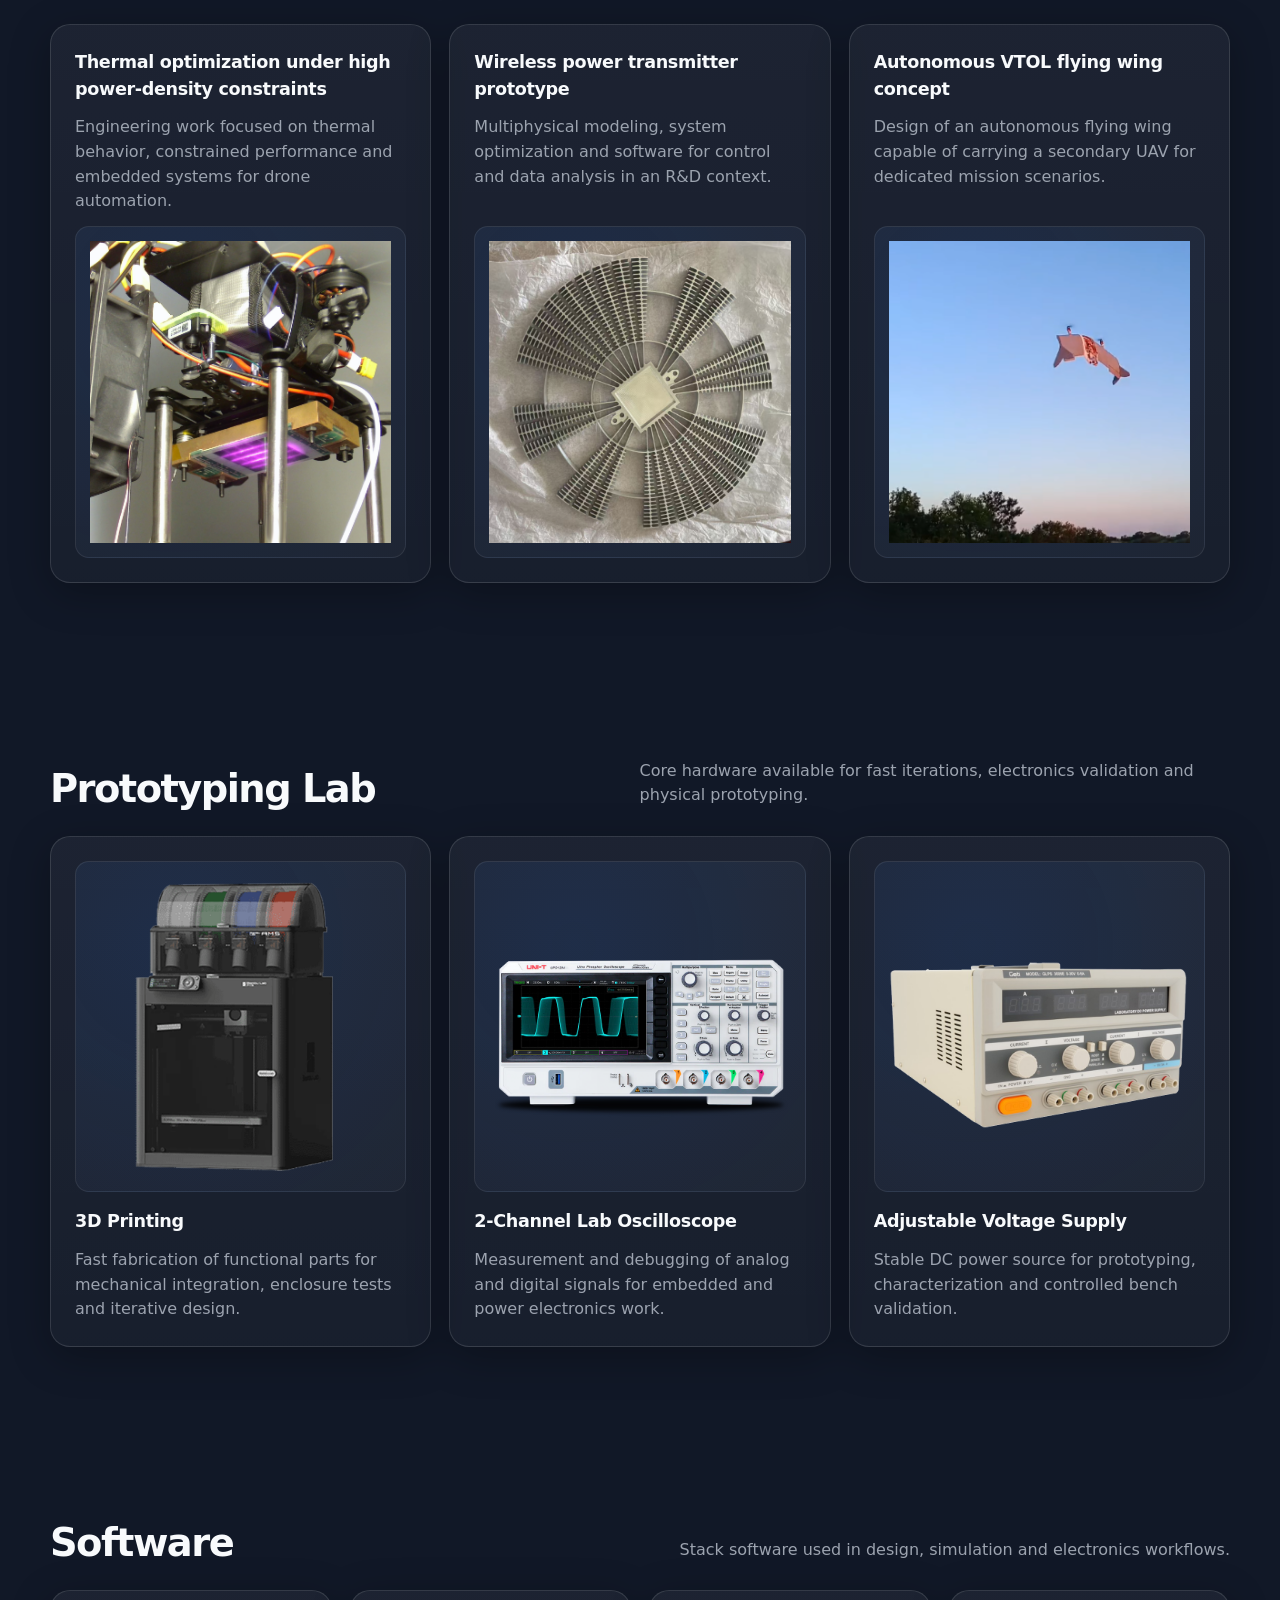
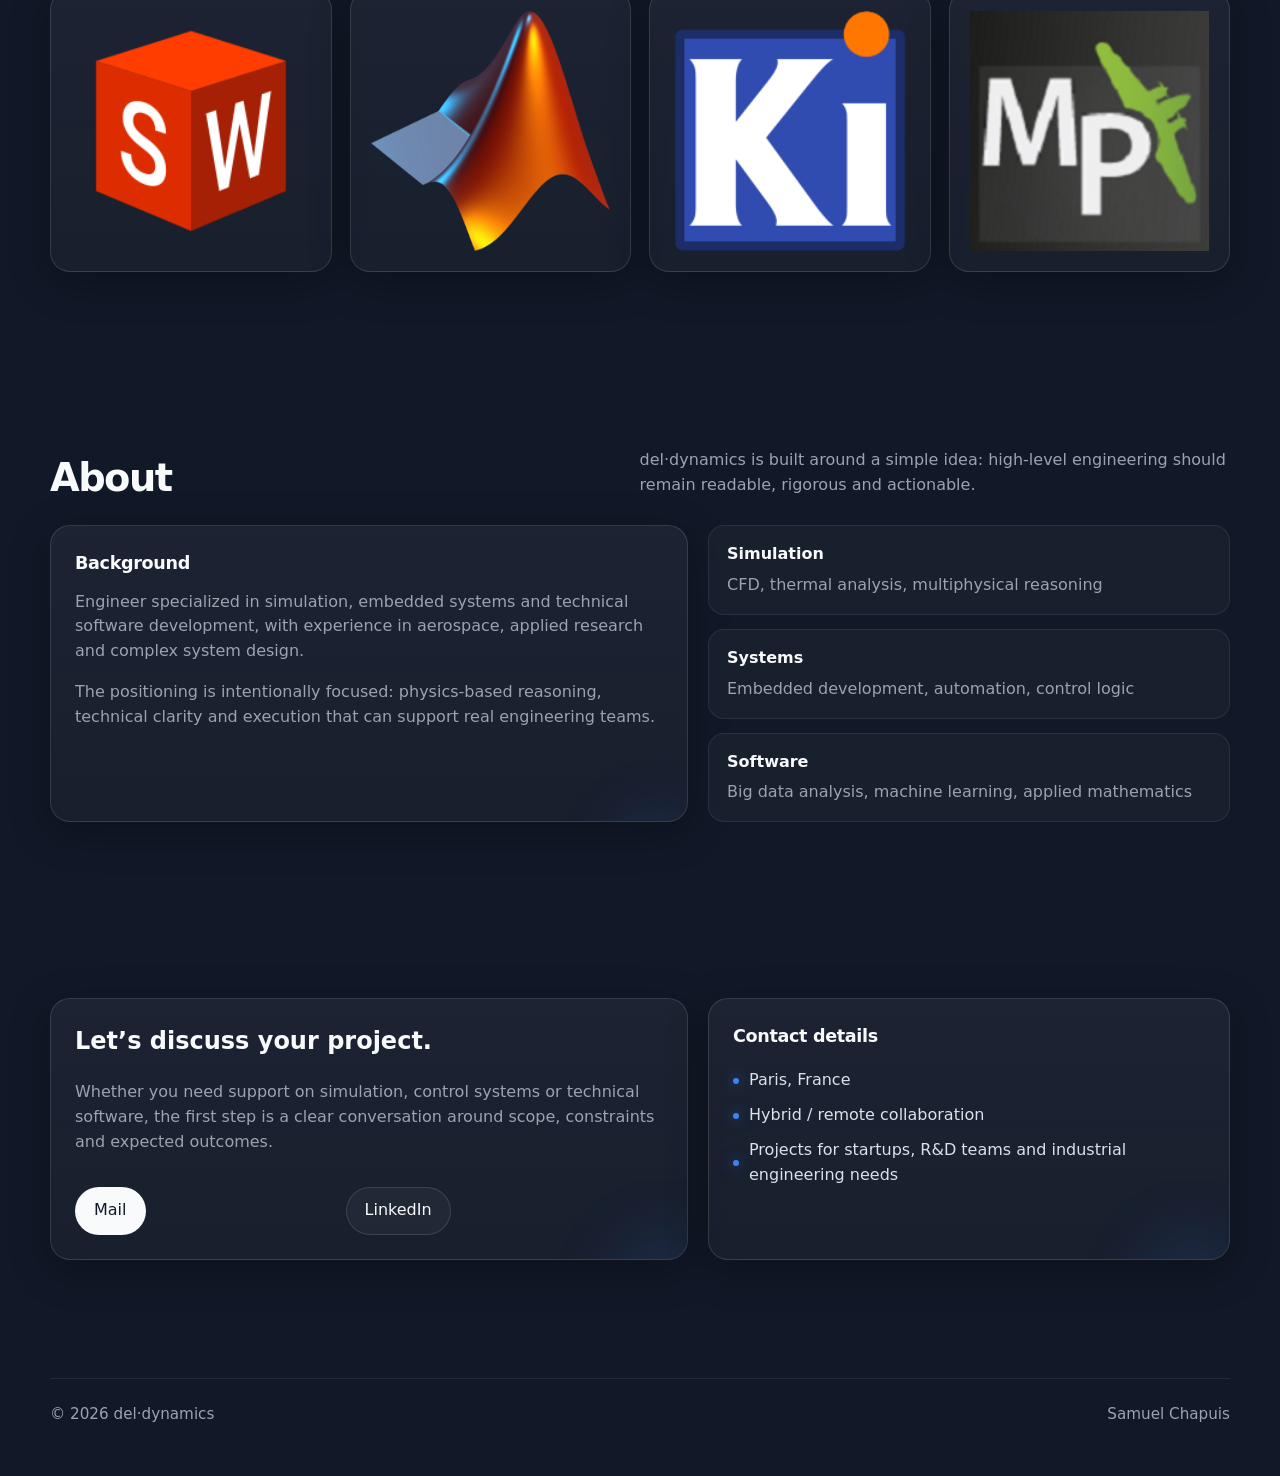
==== commit 5d9986a7: "test correction" ====
--- a/index.html
+++ b/index.html
@@ -267,17 +267,10 @@
               the first step is a clear conversation around scope, constraints and expected outcomes.
             </p>
               <div class="button-row">
-                <a
-                  class="button primary"
-                  id="copyEmailButton"
-                  data-copy-email="samuel.chapuis@del-dynamic.fr"
-                  href="mailto:samuel.chapuis@del-dynamic.fr?subject=Project%20Inquiry%20-%20DEL%20DYNAMIC"
-                >
-                  Mail
-                </a>
-                <!-- <a class="button" href="https://mail.google.com/mail/?view=cm&to=samuel.chapuis@del-dynamic.fr&su=Project%20Inquiry%20-%20DEL%20DYNAMIC" target="_blank" rel="noreferrer">Gmail</a> -->
+                <input class="copy-toggle" type="checkbox" id="copyEmailToggle" />
+                <label class="button primary" for="copyEmailToggle">Mail</label>
+                <span class="copy-toast" aria-live="polite">Copied in clipboard</span>
                 <a class="button" href="https://www.linkedin.com/in/samuel-chapuis-995453221/" target="_blank" rel="noreferrer">LinkedIn</a>
-                <span class="copy-toast" id="copyToast" role="status" aria-live="polite">Copied in clipboard</span>
               </div>
           </article>
 
--- a/assets/css/homepage.css
+++ b/assets/css/homepage.css
@@ -208,6 +208,12 @@
   margin-top: 32px;
 }
 
+.copy-toggle {
+  position: absolute;
+  opacity: 0;
+  pointer-events: none;
+}
+
 .copy-toast {
   display: inline-flex;
   align-items: center;
@@ -224,7 +230,7 @@
   transition: opacity 0.22s ease, transform 0.22s ease;
 }
 
-.copy-toast.is-visible {
+.copy-toggle:checked ~ .copy-toast {
   opacity: 1;
   transform: translateY(0);
 }
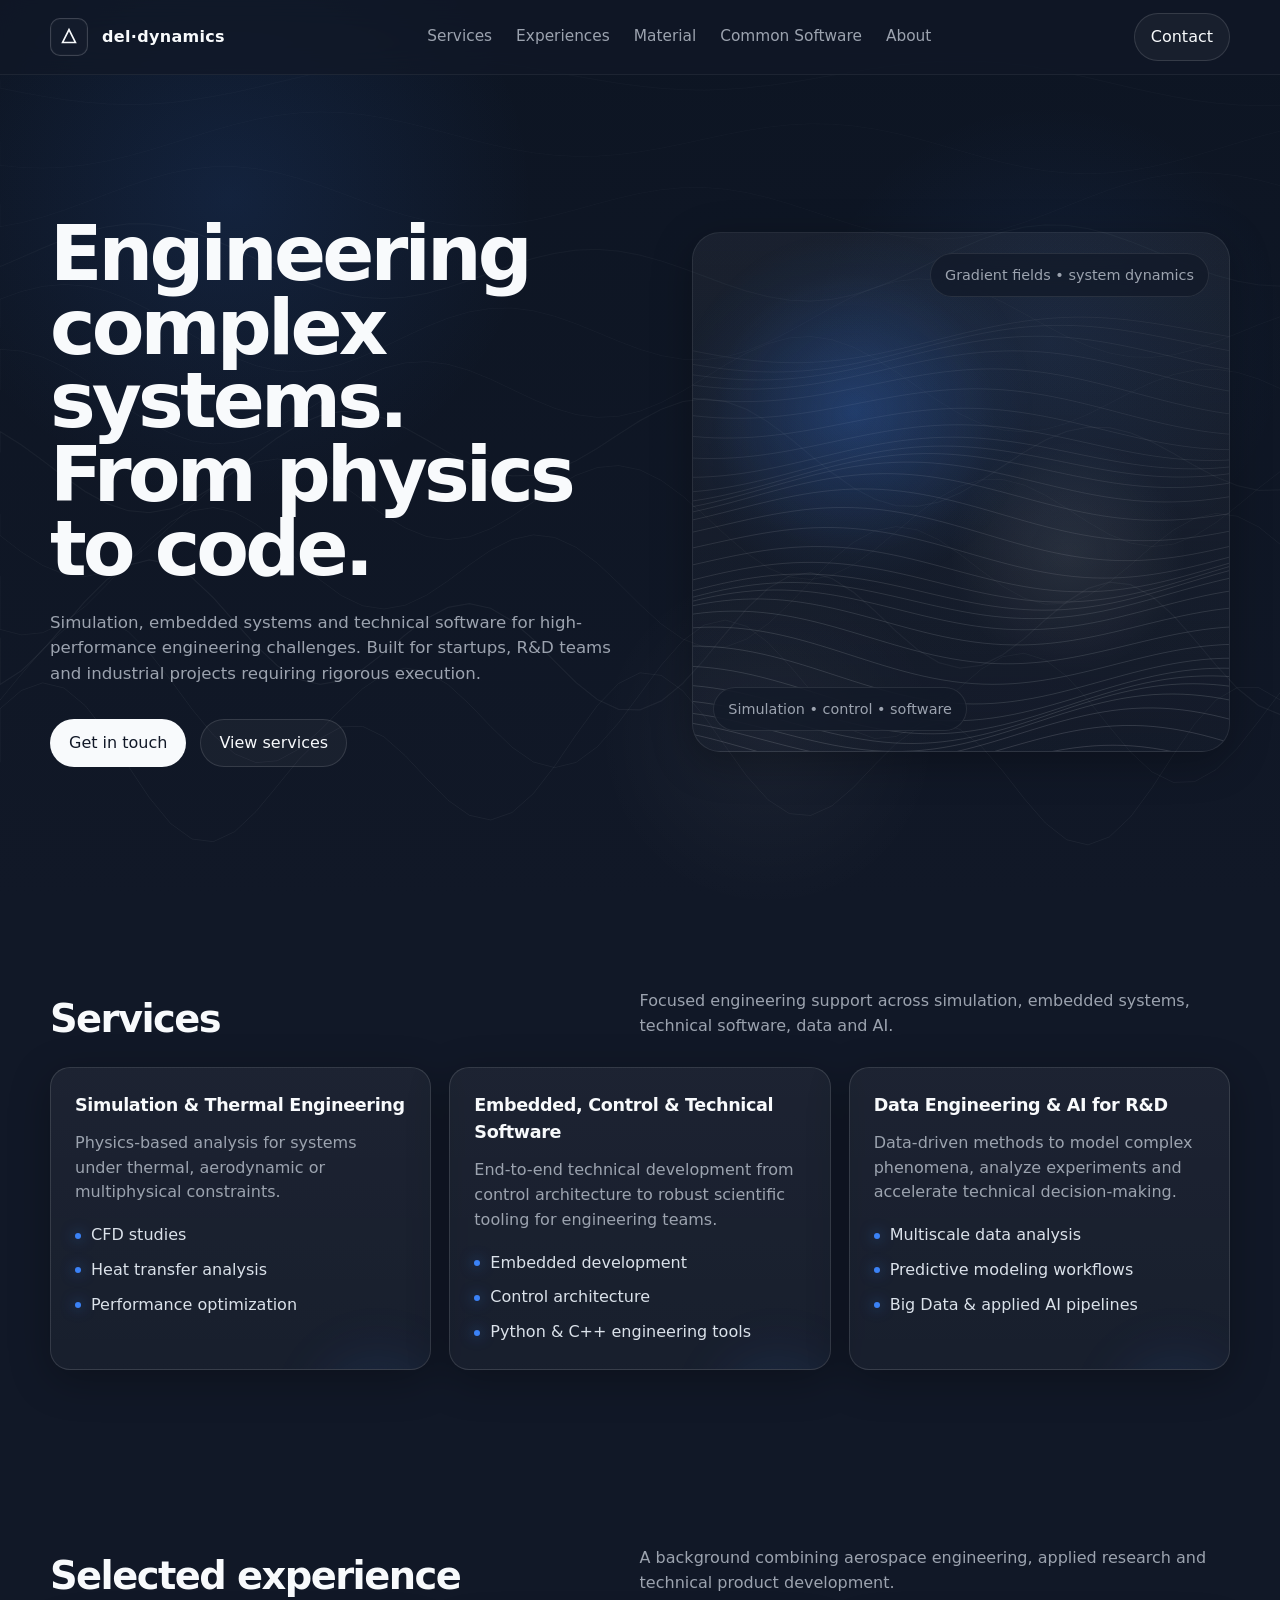
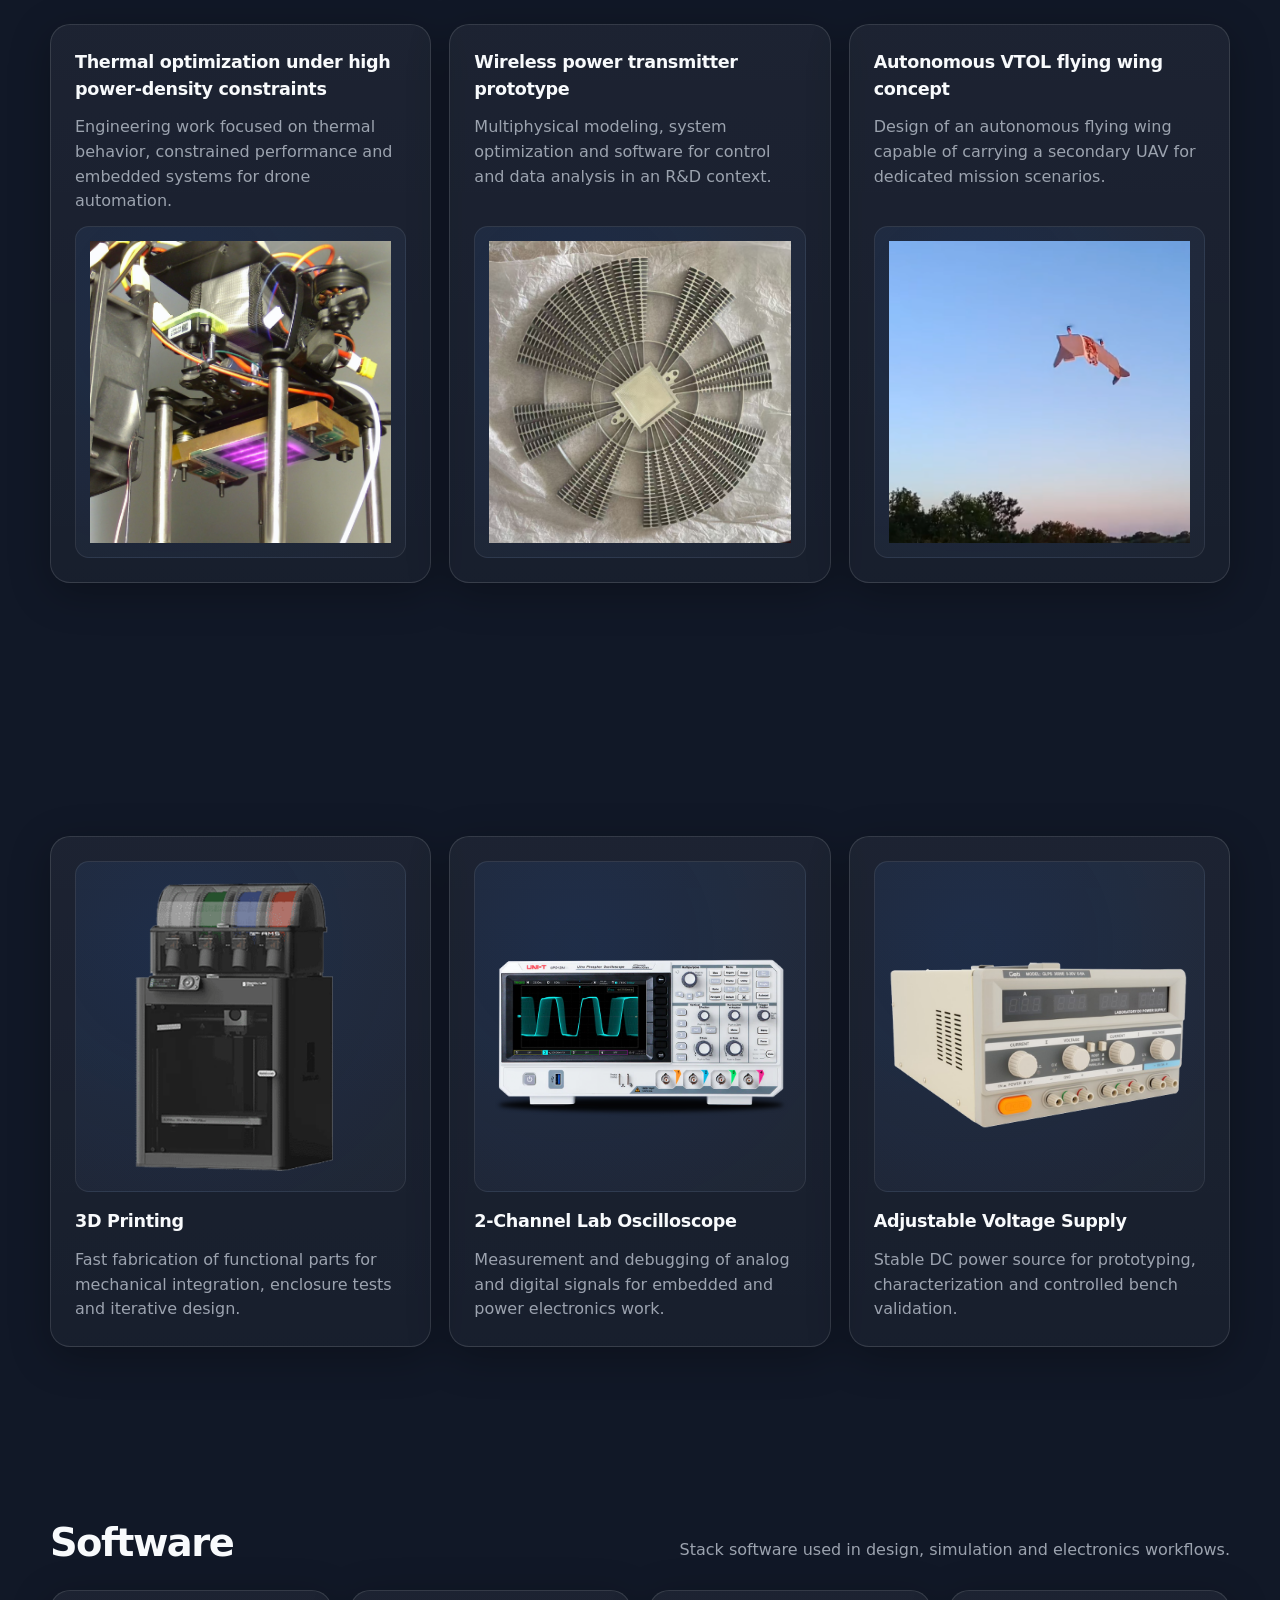
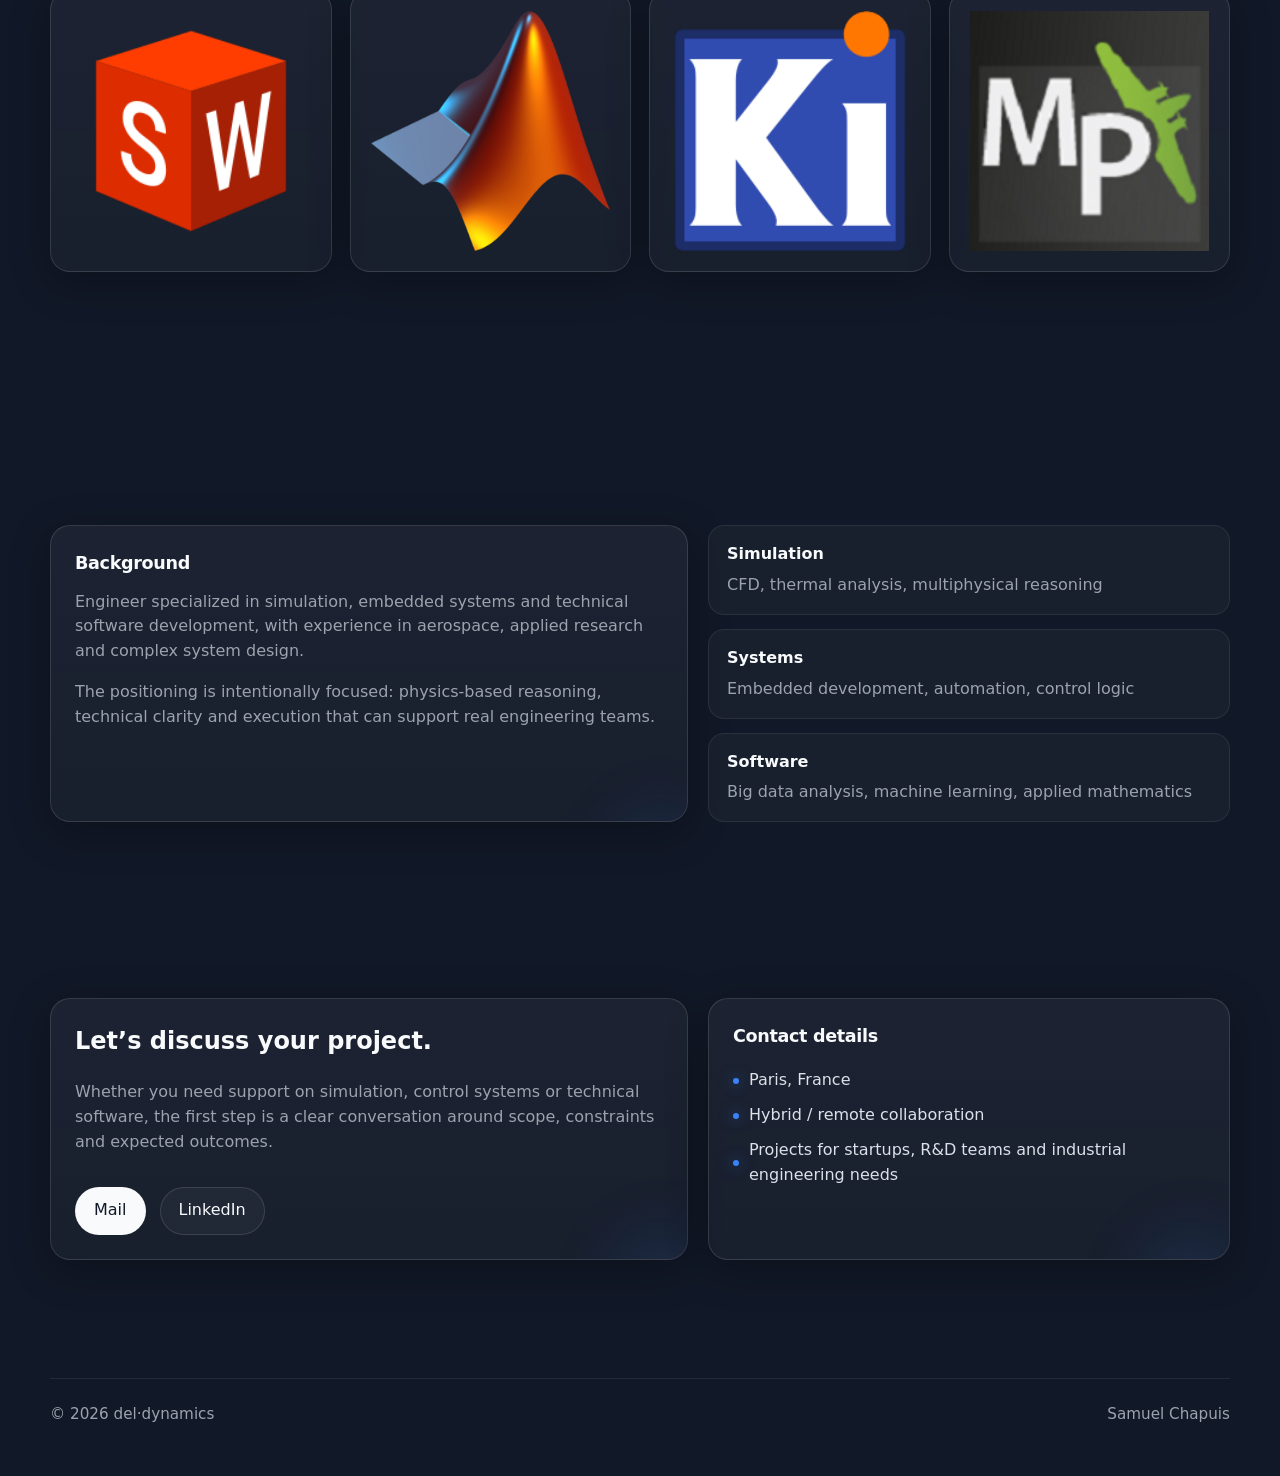
==== commit 5eae38a5: "revert test" ====
--- a/index.html
+++ b/index.html
@@ -267,10 +267,17 @@
               the first step is a clear conversation around scope, constraints and expected outcomes.
             </p>
               <div class="button-row">
-                <input class="copy-toggle" type="checkbox" id="copyEmailToggle" />
-                <label class="button primary" for="copyEmailToggle">Mail</label>
-                <span class="copy-toast" aria-live="polite">Copied in clipboard</span>
+                <a
+                  class="button primary"
+                  id="copyEmailButton"
+                  data-copy-email="samuel.chapuis@del-dynamic.fr"
+                  href="mailto:samuel.chapuis@del-dynamic.fr?subject=Project%20Inquiry%20-%20DEL%20DYNAMIC"
+                >
+                  Mail
+                </a>
+                <!-- <a class="button" href="https://mail.google.com/mail/?view=cm&to=samuel.chapuis@del-dynamic.fr&su=Project%20Inquiry%20-%20DEL%20DYNAMIC" target="_blank" rel="noreferrer">Gmail</a> -->
                 <a class="button" href="https://www.linkedin.com/in/samuel-chapuis-995453221/" target="_blank" rel="noreferrer">LinkedIn</a>
+                <span class="copy-toast" id="copyToast" role="status" aria-live="polite">Copied in clipboard</span>
               </div>
           </article>
 
--- a/assets/css/homepage.css
+++ b/assets/css/homepage.css
@@ -208,12 +208,6 @@
   margin-top: 32px;
 }
 
-.copy-toggle {
-  position: absolute;
-  opacity: 0;
-  pointer-events: none;
-}
-
 .copy-toast {
   display: inline-flex;
   align-items: center;
@@ -230,7 +224,7 @@
   transition: opacity 0.22s ease, transform 0.22s ease;
 }
 
-.copy-toggle:checked ~ .copy-toast {
+.copy-toast.is-visible {
   opacity: 1;
   transform: translateY(0);
 }
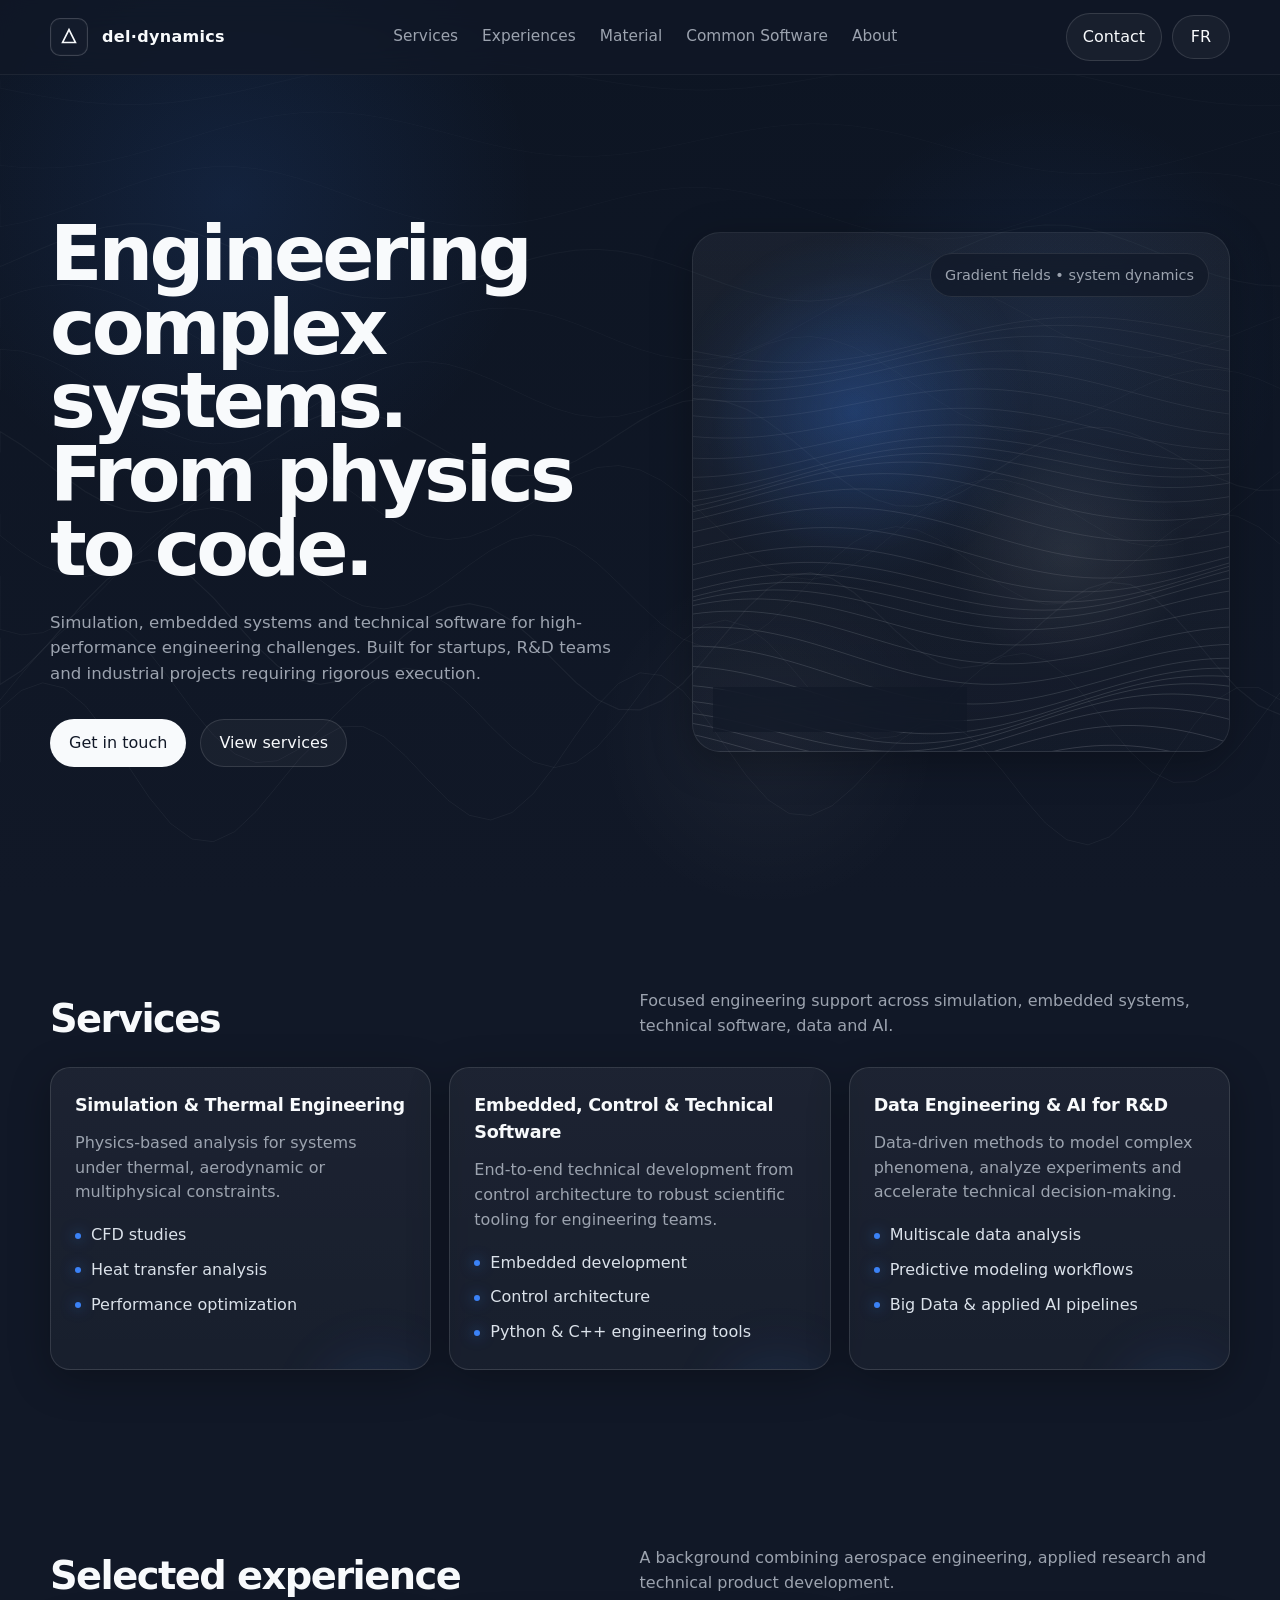
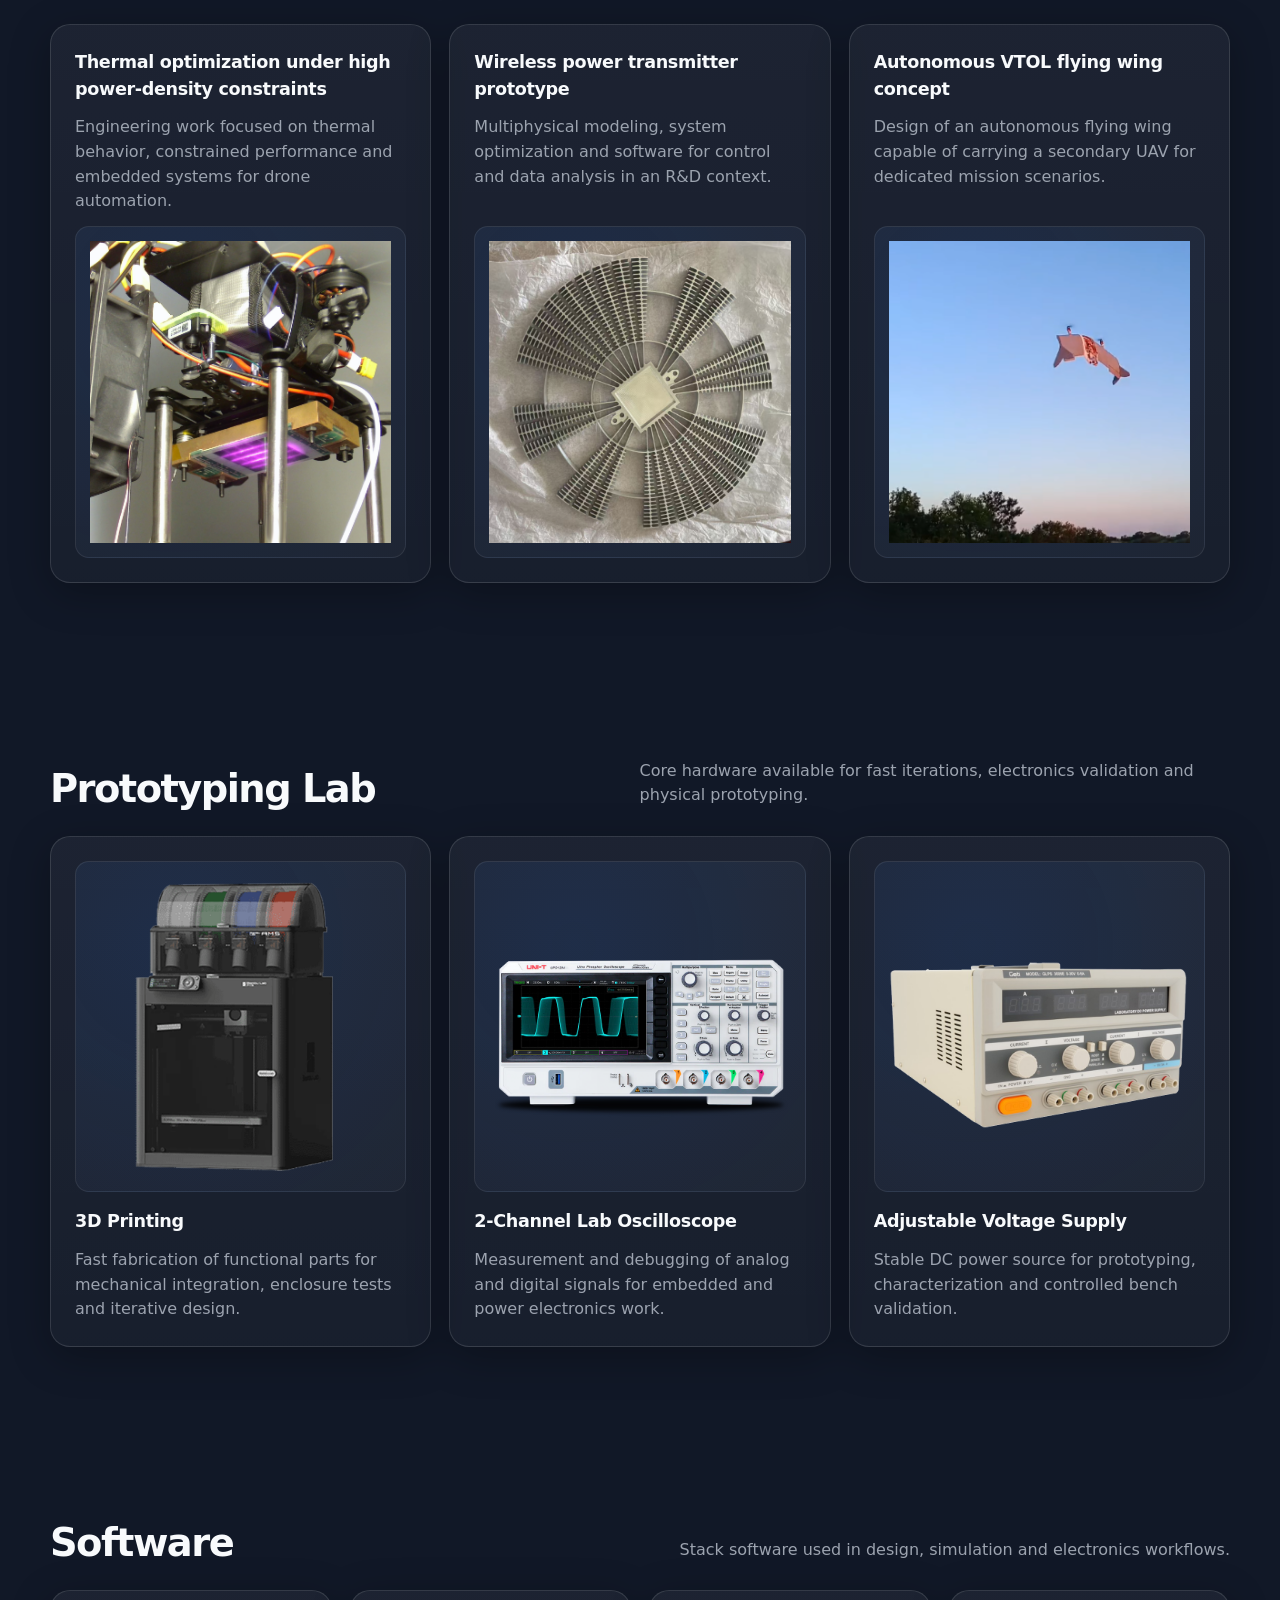
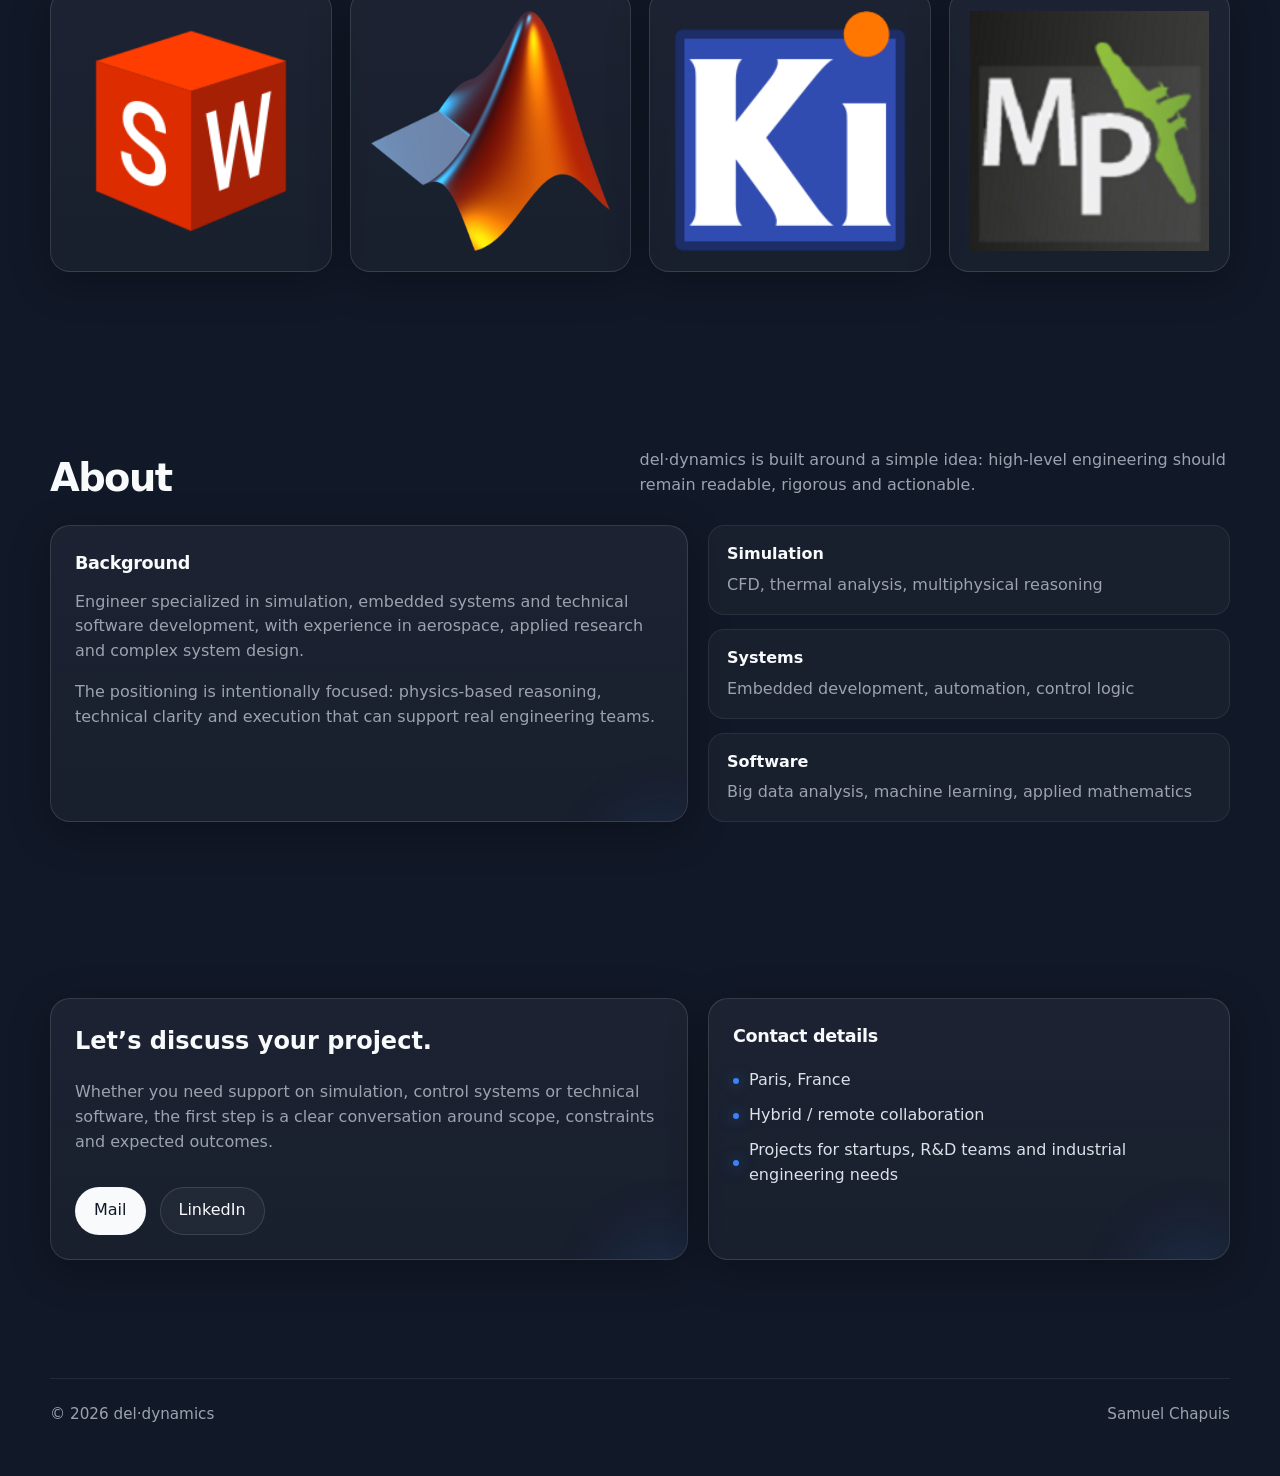
==== commit 8ae84363: "bouton anglais / francais" ====
--- a/index.html
+++ b/index.html
@@ -24,14 +24,17 @@
       </a>
 
       <nav class="nav-links">
-        <a href="#services">Services</a>
-        <a href="#experiences">Experiences</a>
-        <a href="#material">Material</a>
-        <a href="#common-software">Common Software</a>
-        <a href="#about">About</a>
+        <a href="#services" data-i18n="nav.services">Services</a>
+        <a href="#experiences" data-i18n="nav.experiences">Experiences</a>
+        <a href="#material" data-i18n="nav.material">Material</a>
+        <a href="#common-software" data-i18n="nav.software">Common Software</a>
+        <a href="#about" data-i18n="nav.about">About</a>
       </nav>
 
-      <a class="nav-cta" href="#contact">Contact</a>
+      <div class="nav-actions">
+        <a class="nav-cta" href="#contact" data-i18n="nav.contact">Contact</a>
+        <button class="lang-toggle" id="langToggleButton" type="button" aria-label="Switch language">FR</button>
+      </div>
     </div>
   </header>
 
@@ -39,21 +42,21 @@
     <section class="hero">
       <div class="container hero-grid">
         <div class="reveal is-visible">
-          <h1>Engineering complex systems. From physics to code.</h1>
-          <p>
+          <h1 data-i18n="hero.title">Engineering complex systems. From physics to code.</h1>
+          <p data-i18n="hero.description">
             Simulation, embedded systems and technical software for high-performance engineering challenges.
             Built for startups, R&amp;D teams and industrial projects requiring rigorous execution.
           </p>
           <div class="button-row">
-            <a class="button primary" href="#contact">Get in touch</a>
-            <a class="button" href="#services">View services</a>
+            <a class="button primary" href="#contact" data-i18n="hero.cta.contact">Get in touch</a>
+            <a class="button" href="#services" data-i18n="hero.cta.services">View services</a>
           </div>
         </div>
 
         <div class="hero-visual reveal">
           <canvas id="flowCanvas" aria-hidden="true"></canvas>
-          <div class="hero-badge one">Gradient fields • system dynamics</div>
-          <div class="hero-badge two">Simulation • control • software</div>
+          <div class="hero-badge one" data-i18n="hero.badge.one">Gradient fields • system dynamics</div>
+          <div class="hero-badge two" data-i18n="hero.badge.two">Simulation • control • software</div>
         </div>
       </div>
     </section>
@@ -61,40 +64,40 @@
     <section id="services">
       <div class="container">
         <div class="section-head reveal">
-          <h2>Services</h2>
-          <p>
+          <h2 data-i18n="services.title">Services</h2>
+          <p data-i18n="services.description">
             Focused engineering support across simulation, embedded systems, technical software, data and AI.
           </p>
         </div>
 
         <div class="services-grid">
           <article class="card reveal">
-            <h3>Simulation &amp; Thermal Engineering</h3>
-            <p>Physics-based analysis for systems under thermal, aerodynamic or multiphysical constraints.</p>
+            <h3 data-i18n="services.card1.title">Simulation &amp; Thermal Engineering</h3>
+            <p data-i18n="services.card1.description">Physics-based analysis for systems under thermal, aerodynamic or multiphysical constraints.</p>
             <ul>
-              <li>CFD studies</li>
-              <li>Heat transfer analysis</li>
-              <li>Performance optimization</li>
+              <li data-i18n="services.card1.item1">CFD studies</li>
+              <li data-i18n="services.card1.item2">Heat transfer analysis</li>
+              <li data-i18n="services.card1.item3">Performance optimization</li>
             </ul>
           </article>
 
           <article class="card reveal">
-            <h3>Embedded, Control &amp; Technical Software</h3>
-            <p>End-to-end technical development from control architecture to robust scientific tooling for engineering teams.</p>
+            <h3 data-i18n="services.card2.title">Embedded, Control &amp; Technical Software</h3>
+            <p data-i18n="services.card2.description">End-to-end technical development from control architecture to robust scientific tooling for engineering teams.</p>
             <ul>
-              <li>Embedded development</li>
-              <li>Control architecture</li>
-              <li>Python &amp; C++ engineering tools</li>
+              <li data-i18n="services.card2.item1">Embedded development</li>
+              <li data-i18n="services.card2.item2">Control architecture</li>
+              <li data-i18n="services.card2.item3">Python &amp; C++ engineering tools</li>
             </ul>
           </article>
 
           <article class="card reveal">
-            <h3>Data Engineering &amp; AI for R&amp;D</h3>
-            <p>Data-driven methods to model complex phenomena, analyze experiments and accelerate technical decision-making.</p>
+            <h3 data-i18n="services.card3.title">Data Engineering &amp; AI for R&amp;D</h3>
+            <p data-i18n="services.card3.description">Data-driven methods to model complex phenomena, analyze experiments and accelerate technical decision-making.</p>
             <ul>
-              <li>Multiscale data analysis</li>
-              <li>Predictive modeling workflows</li>
-              <li>Big Data &amp; applied AI pipelines</li>
+              <li data-i18n="services.card3.item1">Multiscale data analysis</li>
+              <li data-i18n="services.card3.item2">Predictive modeling workflows</li>
+              <li data-i18n="services.card3.item3">Big Data &amp; applied AI pipelines</li>
             </ul>
           </article>
         </div>
@@ -105,8 +108,8 @@
     <section id="experiences">
       <div class="container">
         <div class="section-head reveal">
-          <h2>Selected experience</h2>
-          <p>
+          <h2 data-i18n="experiences.title">Selected experience</h2>
+          <p data-i18n="experiences.description">
             A background combining aerospace engineering, applied research and technical product development.
           </p>
         </div>
@@ -115,8 +118,8 @@
           <article class="card experience-card reveal">
             <div class="experience-content">
               <!-- <span class="project-meta">Iris Lab</span> -->
-              <h3>Thermal optimization under high power-density constraints</h3>
-              <p>Engineering work focused on thermal behavior, constrained performance and embedded systems for drone automation.</p>
+              <h3 data-i18n="experiences.card1.title">Thermal optimization under high power-density constraints</h3>
+              <p data-i18n="experiences.card1.description">Engineering work focused on thermal behavior, constrained performance and embedded systems for drone automation.</p>
             </div>
             <div class="experience-media">
               <img src="img/experiences/laser.png" alt="Thermal optimization" loading="lazy" />
@@ -126,8 +129,8 @@
           <article class="card experience-card reveal">
             <div class="experience-content">
               <!-- <span class="project-meta">Research Engineer Intern</span> -->
-              <h3>Wireless power transmitter prototype</h3>
-              <p>Multiphysical modeling, system optimization and software for control and data analysis in an R&amp;D context.</p>
+              <h3 data-i18n="experiences.card2.title">Wireless power transmitter prototype</h3>
+              <p data-i18n="experiences.card2.description">Multiphysical modeling, system optimization and software for control and data analysis in an R&amp;D context.</p>
             </div>
             <div class="experience-media">
               <img src="img/experiences/thermal.png" alt="Wireless power transmitter" loading="lazy" />
@@ -137,8 +140,8 @@
           <article class="card experience-card reveal">
             <div class="experience-content">
               <!-- <span class="project-meta">Dassault UAV Challenge</span> -->
-              <h3>Autonomous VTOL flying wing concept</h3>
-              <p>Design of an autonomous flying wing capable of carrying a secondary UAV for dedicated mission scenarios.</p>
+              <h3 data-i18n="experiences.card3.title">Autonomous VTOL flying wing concept</h3>
+              <p data-i18n="experiences.card3.description">Design of an autonomous flying wing capable of carrying a secondary UAV for dedicated mission scenarios.</p>
             </div>
             <div class="experience-media">
               <img src="img/experiences/vtol.png" alt="Autonomous VTOL flying wing" loading="lazy" />
@@ -152,8 +155,8 @@
     <section id="material">
       <div class="container">
         <div class="section-head reveal">
-          <h2>Prototyping Lab</h2>
-          <p>
+          <h2 data-i18n="material.title">Prototyping Lab</h2>
+          <p data-i18n="material.description">
             Core hardware available for fast iterations, electronics validation and physical prototyping.
           </p>
         </div>
@@ -164,8 +167,8 @@
               <img src="img/hardware/p1s.png" alt="3D printer" loading="lazy" />
             </div>
             <!-- <span class="project-meta">Rapid Manufacturing</span> -->
-            <h3>3D Printing</h3>
-            <p>Fast fabrication of functional parts for mechanical integration, enclosure tests and iterative design.</p>
+            <h3 data-i18n="material.card1.title">3D Printing</h3>
+            <p data-i18n="material.card1.description">Fast fabrication of functional parts for mechanical integration, enclosure tests and iterative design.</p>
           </article>
 
           <article class="card equipment-card reveal">
@@ -173,8 +176,8 @@
               <img src="img/hardware/oscilloscope.png" alt="2-channel laboratory oscilloscope" loading="lazy" />
             </div>
             <!-- <span class="project-meta">Signal Validation</span> -->
-            <h3>2-Channel Lab Oscilloscope</h3>
-            <p>Measurement and debugging of analog and digital signals for embedded and power electronics work.</p>
+            <h3 data-i18n="material.card2.title">2-Channel Lab Oscilloscope</h3>
+            <p data-i18n="material.card2.description">Measurement and debugging of analog and digital signals for embedded and power electronics work.</p>
           </article>
 
           <article class="card equipment-card reveal">
@@ -182,8 +185,8 @@
               <img src="img/hardware/generator.png" alt="Laboratory power supply" loading="lazy" />
             </div>
             <!-- <span class="project-meta">Power Bench</span> -->
-            <h3>Adjustable Voltage Supply</h3>
-            <p>Stable DC power source for prototyping, characterization and controlled bench validation.</p>
+            <h3 data-i18n="material.card3.title">Adjustable Voltage Supply</h3>
+            <p data-i18n="material.card3.description">Stable DC power source for prototyping, characterization and controlled bench validation.</p>
           </article>
         </div>
 
@@ -193,8 +196,8 @@
     <section id="common-software">
       <div class="container">
         <div class="section-head reveal">
-          <h2>Software</h2>
-          <p>
+          <h2 data-i18n="software.title">Software</h2>
+          <p data-i18n="software.description">
             Stack software used in design, simulation and electronics workflows.
           </p>
         </div>
@@ -222,35 +225,35 @@
     <section id="about">
       <div class="container">
         <div class="section-head reveal">
-          <h2>About</h2>
-          <p>
+          <h2 data-i18n="about.title">About</h2>
+          <p data-i18n="about.description">
             del·dynamics is built around a simple idea: high-level engineering should remain readable, rigorous and actionable.
           </p>
         </div>
 
         <div class="about-box">
           <article class="card reveal">
-            <h3>Background</h3>
-            <p>
+            <h3 data-i18n="about.card.title">Background</h3>
+            <p data-i18n="about.card.description">
               Engineer specialized in simulation, embedded systems and technical software development, with experience in aerospace, applied research and complex system design.
             </p>
-            <p class="muted" style="margin-top:16px;">
+            <p class="muted" style="margin-top:16px;" data-i18n="about.card.note">
               The positioning is intentionally focused: physics-based reasoning, technical clarity and execution that can support real engineering teams.
             </p>
           </article>
 
           <div class="stat-list reveal">
             <div class="stat">
-              <strong>Simulation</strong>
-              <span class="muted">CFD, thermal analysis, multiphysical reasoning</span>
+              <strong data-i18n="about.stat1.title">Simulation</strong>
+              <span class="muted" data-i18n="about.stat1.description">CFD, thermal analysis, multiphysical reasoning</span>
             </div>
             <div class="stat">
-              <strong>Systems</strong>
-              <span class="muted">Embedded development, automation, control logic</span>
+              <strong data-i18n="about.stat2.title">Systems</strong>
+              <span class="muted" data-i18n="about.stat2.description">Embedded development, automation, control logic</span>
             </div>
             <div class="stat">
-              <strong>Software</strong>
-              <span class="muted">Big data analysis, machine learning, applied mathematics</span>
+              <strong data-i18n="about.stat3.title">Software</strong>
+              <span class="muted" data-i18n="about.stat3.description">Big data analysis, machine learning, applied mathematics</span>
             </div>
           </div>
         </div>
@@ -261,8 +264,8 @@
       <div class="container">
         <div class="contact-box">
           <article class="card reveal">
-            <h2 style="margin-top:0;">Let’s discuss your project.</h2>
-            <p class="muted">
+            <h2 style="margin-top:0;" data-i18n="contact.title">Let’s discuss your project.</h2>
+            <p class="muted" data-i18n="contact.description">
               Whether you need support on simulation, control systems or technical software,
               the first step is a clear conversation around scope, constraints and expected outcomes.
             </p>
@@ -272,21 +275,22 @@
                   id="copyEmailButton"
                   data-copy-email="samuel.chapuis@del-dynamic.fr"
                   href="mailto:samuel.chapuis@del-dynamic.fr?subject=Project%20Inquiry%20-%20DEL%20DYNAMIC"
+                  data-i18n="contact.button.mail"
                 >
                   Mail
                 </a>
                 <!-- <a class="button" href="https://mail.google.com/mail/?view=cm&to=samuel.chapuis@del-dynamic.fr&su=Project%20Inquiry%20-%20DEL%20DYNAMIC" target="_blank" rel="noreferrer">Gmail</a> -->
-                <a class="button" href="https://www.linkedin.com/in/samuel-chapuis-995453221/" target="_blank" rel="noreferrer">LinkedIn</a>
-                <span class="copy-toast" id="copyToast" role="status" aria-live="polite">Copied in clipboard</span>
+                <a class="button" href="https://www.linkedin.com/in/samuel-chapuis-995453221/" target="_blank" rel="noreferrer" data-i18n="contact.button.linkedin">LinkedIn</a>
+                <span class="copy-toast" id="copyToast" role="status" aria-live="polite" data-i18n="contact.copyToast">Copied in clipboard</span>
               </div>
           </article>
 
           <article class="card reveal">
-            <h3>Contact details</h3>
+            <h3 data-i18n="contact.details.title">Contact details</h3>
             <ul>
-              <li>Paris, France</li>
-              <li>Hybrid / remote collaboration</li>
-              <li>Projects for startups, R&amp;D teams and industrial engineering needs</li>
+              <li data-i18n="contact.details.item1">Paris, France</li>
+              <li data-i18n="contact.details.item2">Hybrid / remote collaboration</li>
+              <li data-i18n="contact.details.item3">Projects for startups, R&amp;D teams and industrial engineering needs</li>
             </ul>
           </article>
         </div>
@@ -296,7 +300,7 @@
 
   <footer>
     <div class="container footer-row">
-      <span>© <span id="year"></span> del·dynamics</span>
+      <span data-i18n="footer.rights">© <span id="year"></span> del·dynamics</span>
       <span>Samuel Chapuis</span>
     </div>
   </footer>
--- a/assets/css/homepage.css
+++ b/assets/css/homepage.css
@@ -96,6 +96,12 @@
   gap: 24px;
 }
 
+.nav-actions {
+  display: flex;
+  align-items: center;
+  gap: 10px;
+}
+
 .brand {
   display: flex;
   align-items: center;
@@ -144,7 +150,24 @@
   transition: 0.25s ease;
 }
 
+.lang-toggle {
+  display: inline-flex;
+  align-items: center;
+  justify-content: center;
+  min-width: 58px;
+  min-height: 44px;
+  padding: 0 14px;
+  border-radius: 999px;
+  border: 1px solid rgba(248,250,252,0.12);
+  background: rgba(248,250,252,0.04);
+  color: var(--text);
+  font: inherit;
+  cursor: pointer;
+  transition: 0.25s ease;
+}
+
 .nav-cta:hover,
+.lang-toggle:hover,
 .button:hover {
   transform: translateY(-1px);
   border-color: rgba(248,250,252,0.24);
@@ -591,6 +614,10 @@
   .nav-links {
     display: none;
   }
+
+  .nav-actions {
+    margin-left: auto;
+  }
 }
 
 @media (max-width: 640px) {
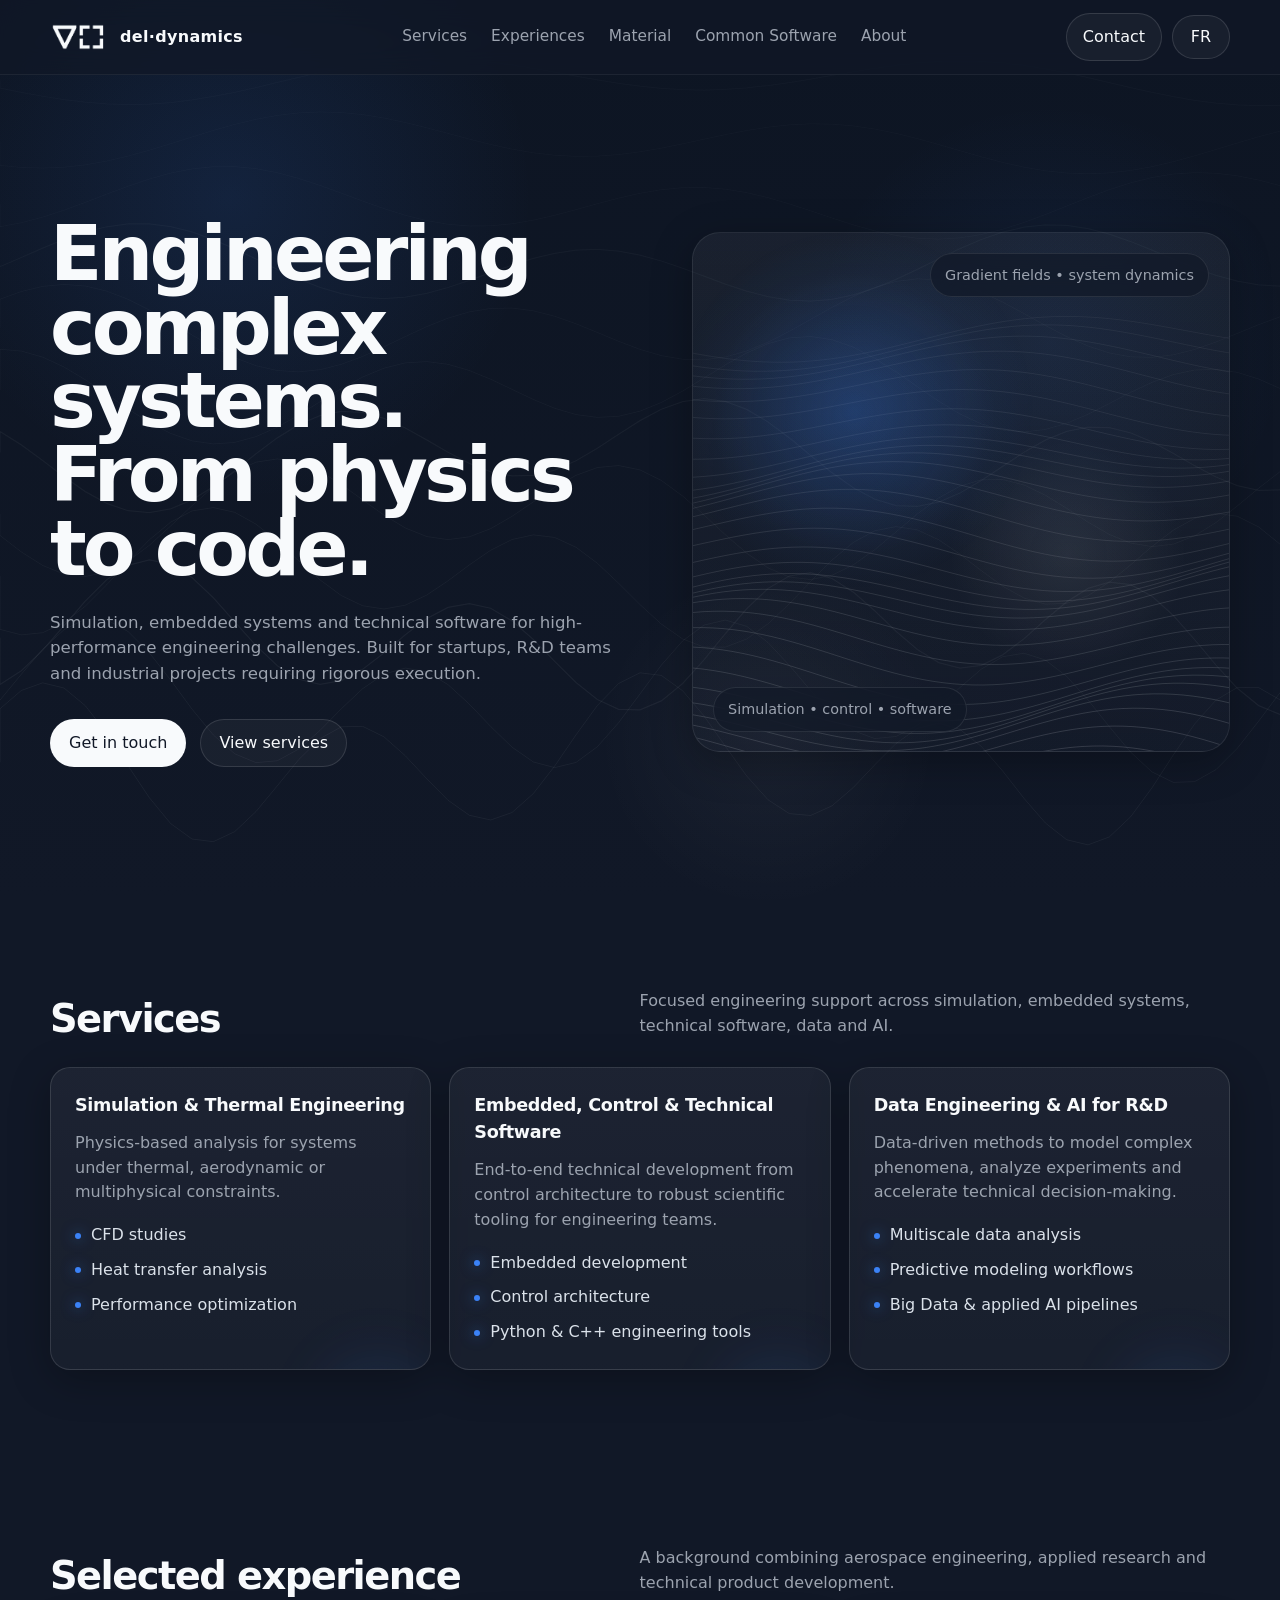
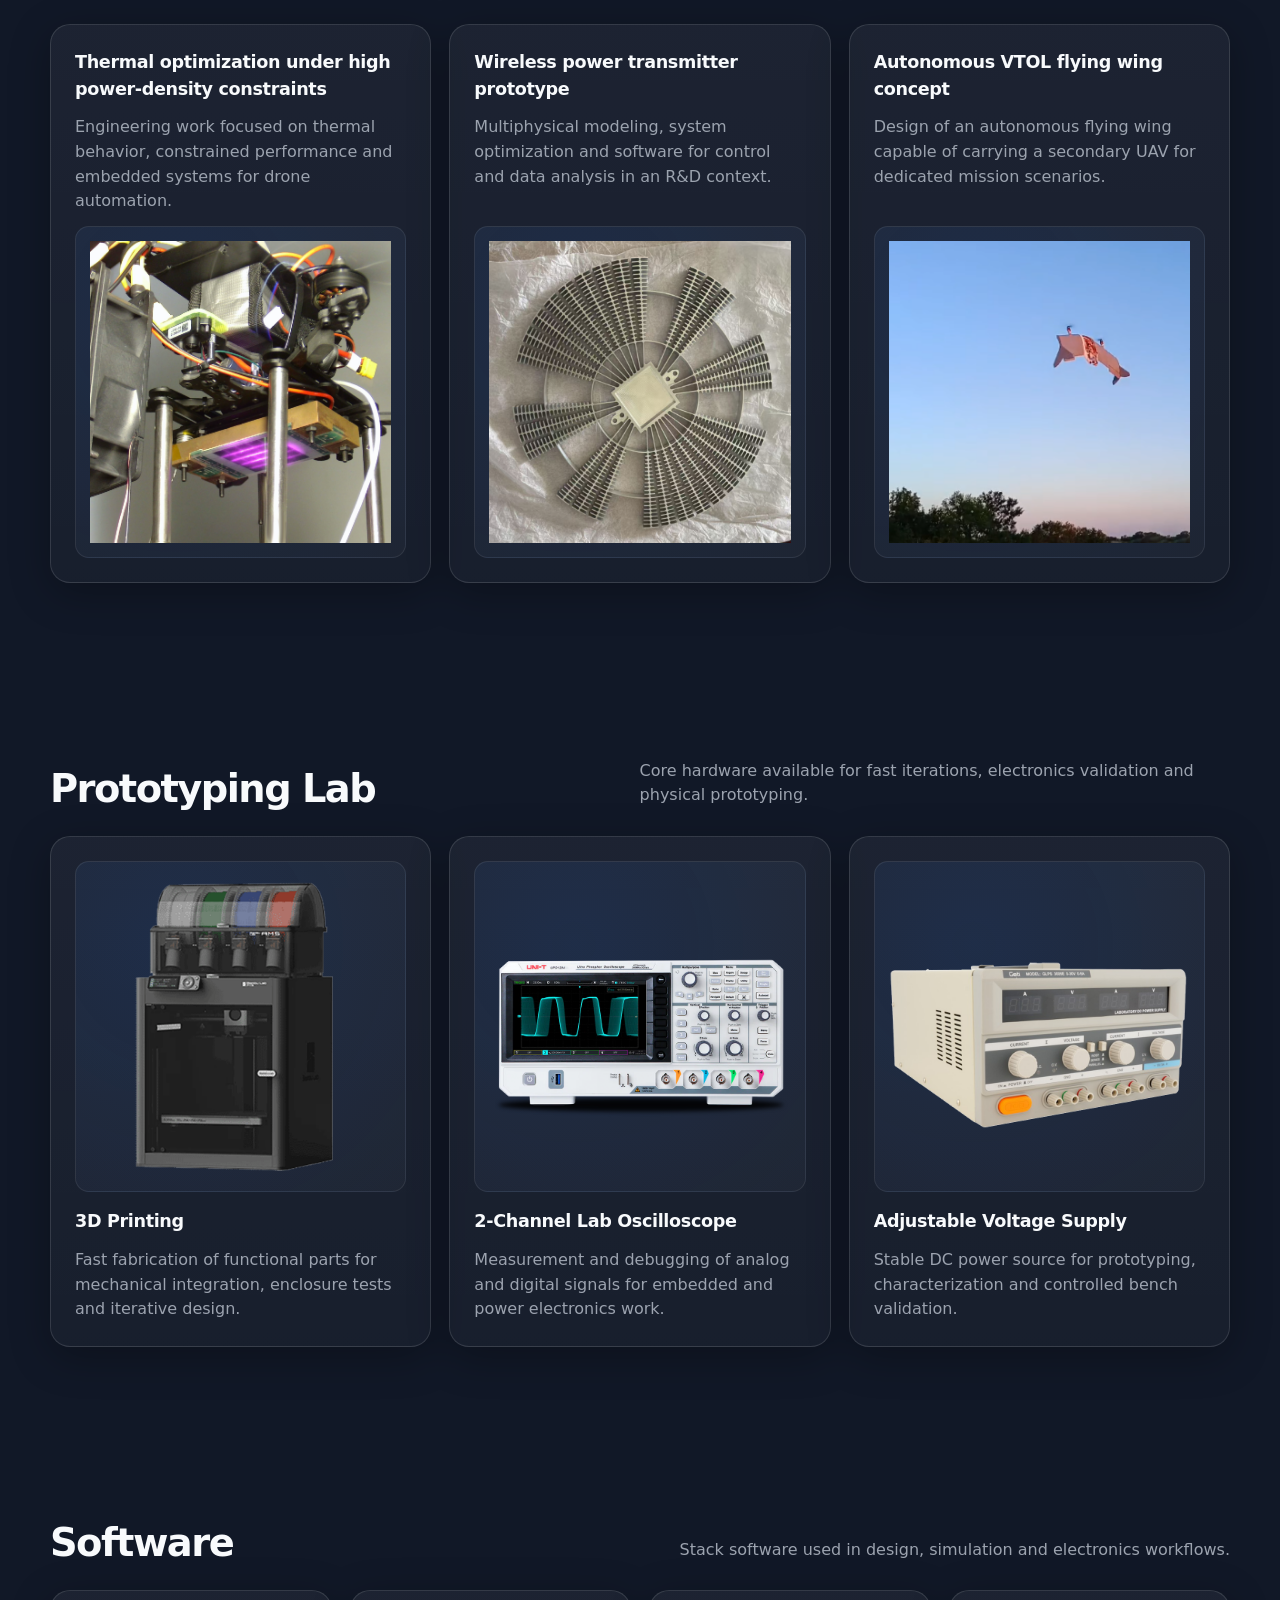
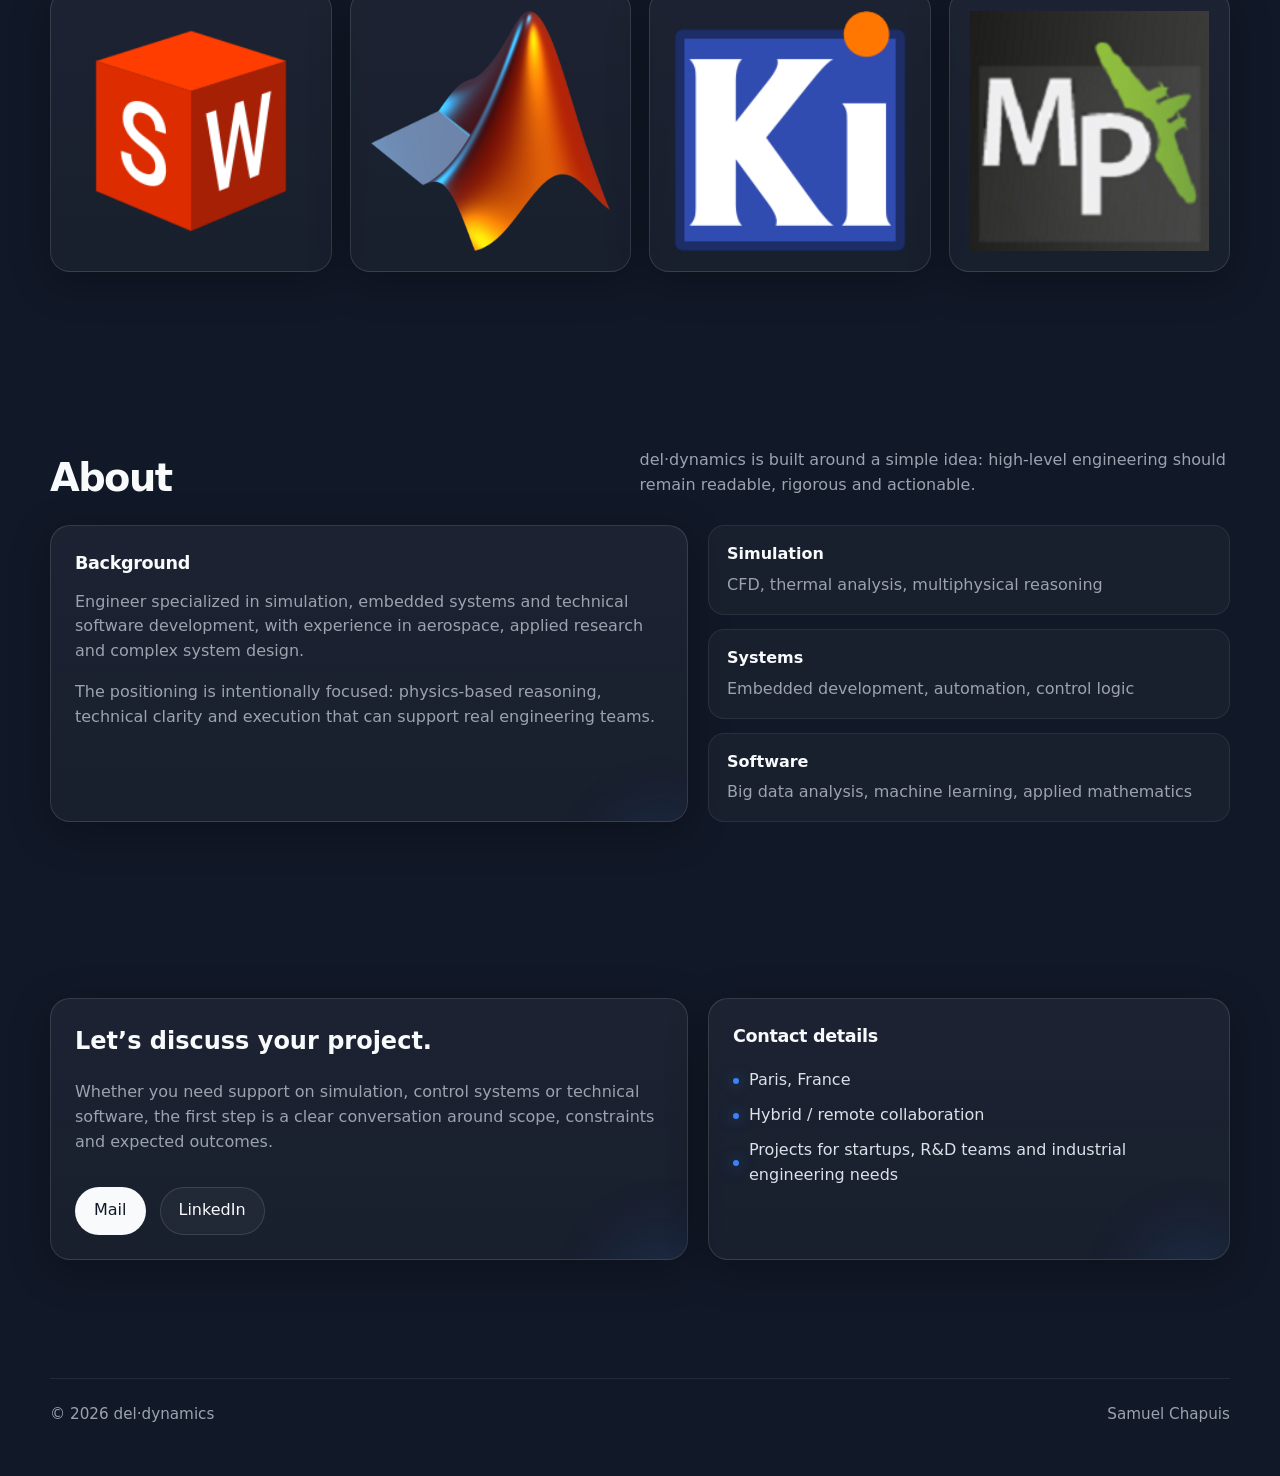
==== commit 76b500a8: "mise a jour logo" ====
--- a/index.html
+++ b/index.html
@@ -5,6 +5,8 @@
   <meta name="viewport" content="width=device-width, initial-scale=1.0" />
   <title>del·dynamics</title>
   <meta name="description" content="Simulation, embedded systems and technical software for high-performance engineering challenges." />
+  <link rel="icon" type="image/png" href="img/logo_simple.png" />
+  <link rel="apple-touch-icon" href="img/logo_simple.png" />
   <link rel="stylesheet" href="assets/css/homepage.css" />
 </head>
 <body>
@@ -16,9 +18,7 @@
     <div class="container nav">
       <a class="brand" href="#top" aria-label="del dynamics home">
         <span class="brand-mark" aria-hidden="true">
-          <svg viewBox="0 0 24 24" fill="none" stroke-width="1.8">
-            <path d="M12 4L19 18H5L12 4Z"></path>
-          </svg>
+          <img src="img/logo_transparent.png" alt="" loading="lazy" />
         </span>
         <span>del·dynamics</span>
       </a>
--- a/assets/css/homepage.css
+++ b/assets/css/homepage.css
@@ -111,20 +111,16 @@
 }
 
 .brand-mark {
-  width: 38px;
-  height: 38px;
-  border: 1px solid rgba(248,250,252,0.18);
-  border-radius: 10px;
+  width: 56px;
+  height: 56px;
   display: grid;
   place-items: center;
-  background: rgba(248,250,252,0.02);
-  box-shadow: inset 0 0 0 1px rgba(255,255,255,0.02);
-}
-
-.brand-mark svg {
-  width: 22px;
-  height: 22px;
-  stroke: currentColor;
+}
+
+.brand-mark img {
+  width: 56px;
+  height: 56px;
+  object-fit: contain;
 }
 
 .nav-links {
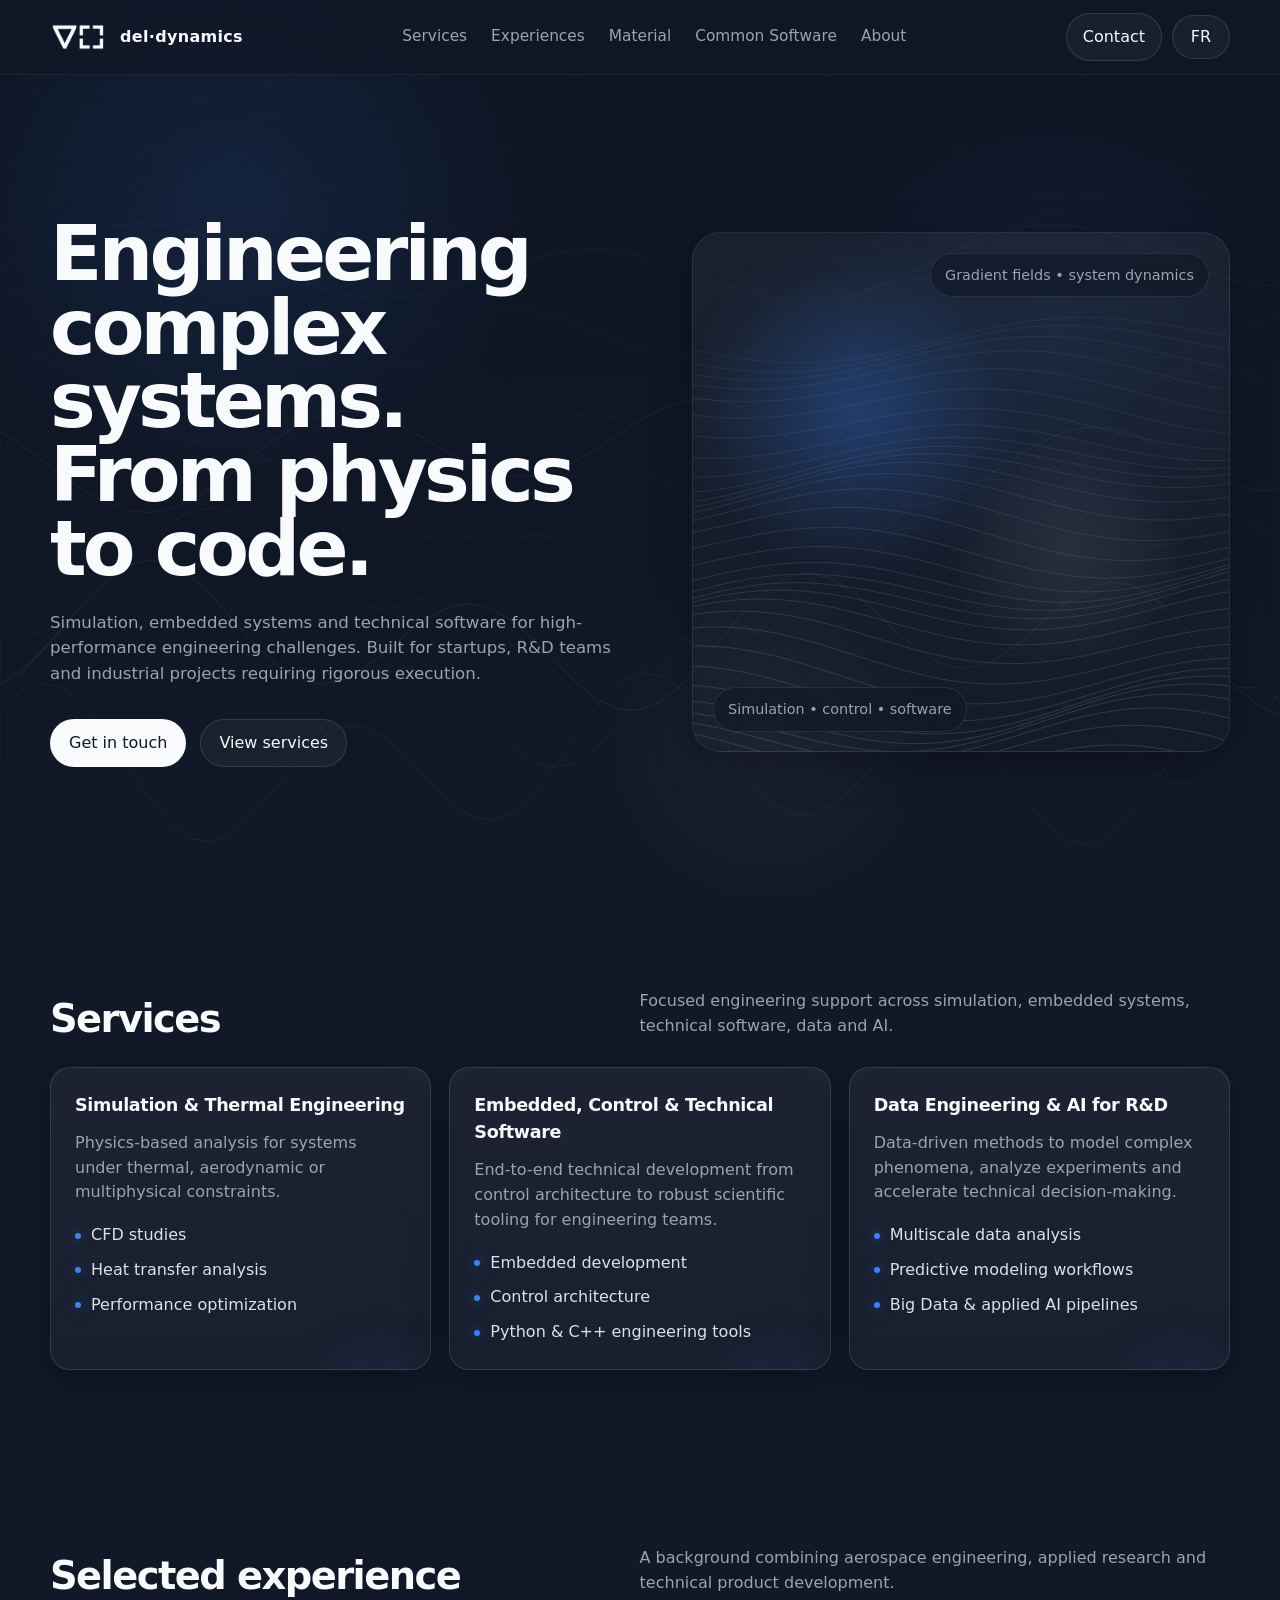
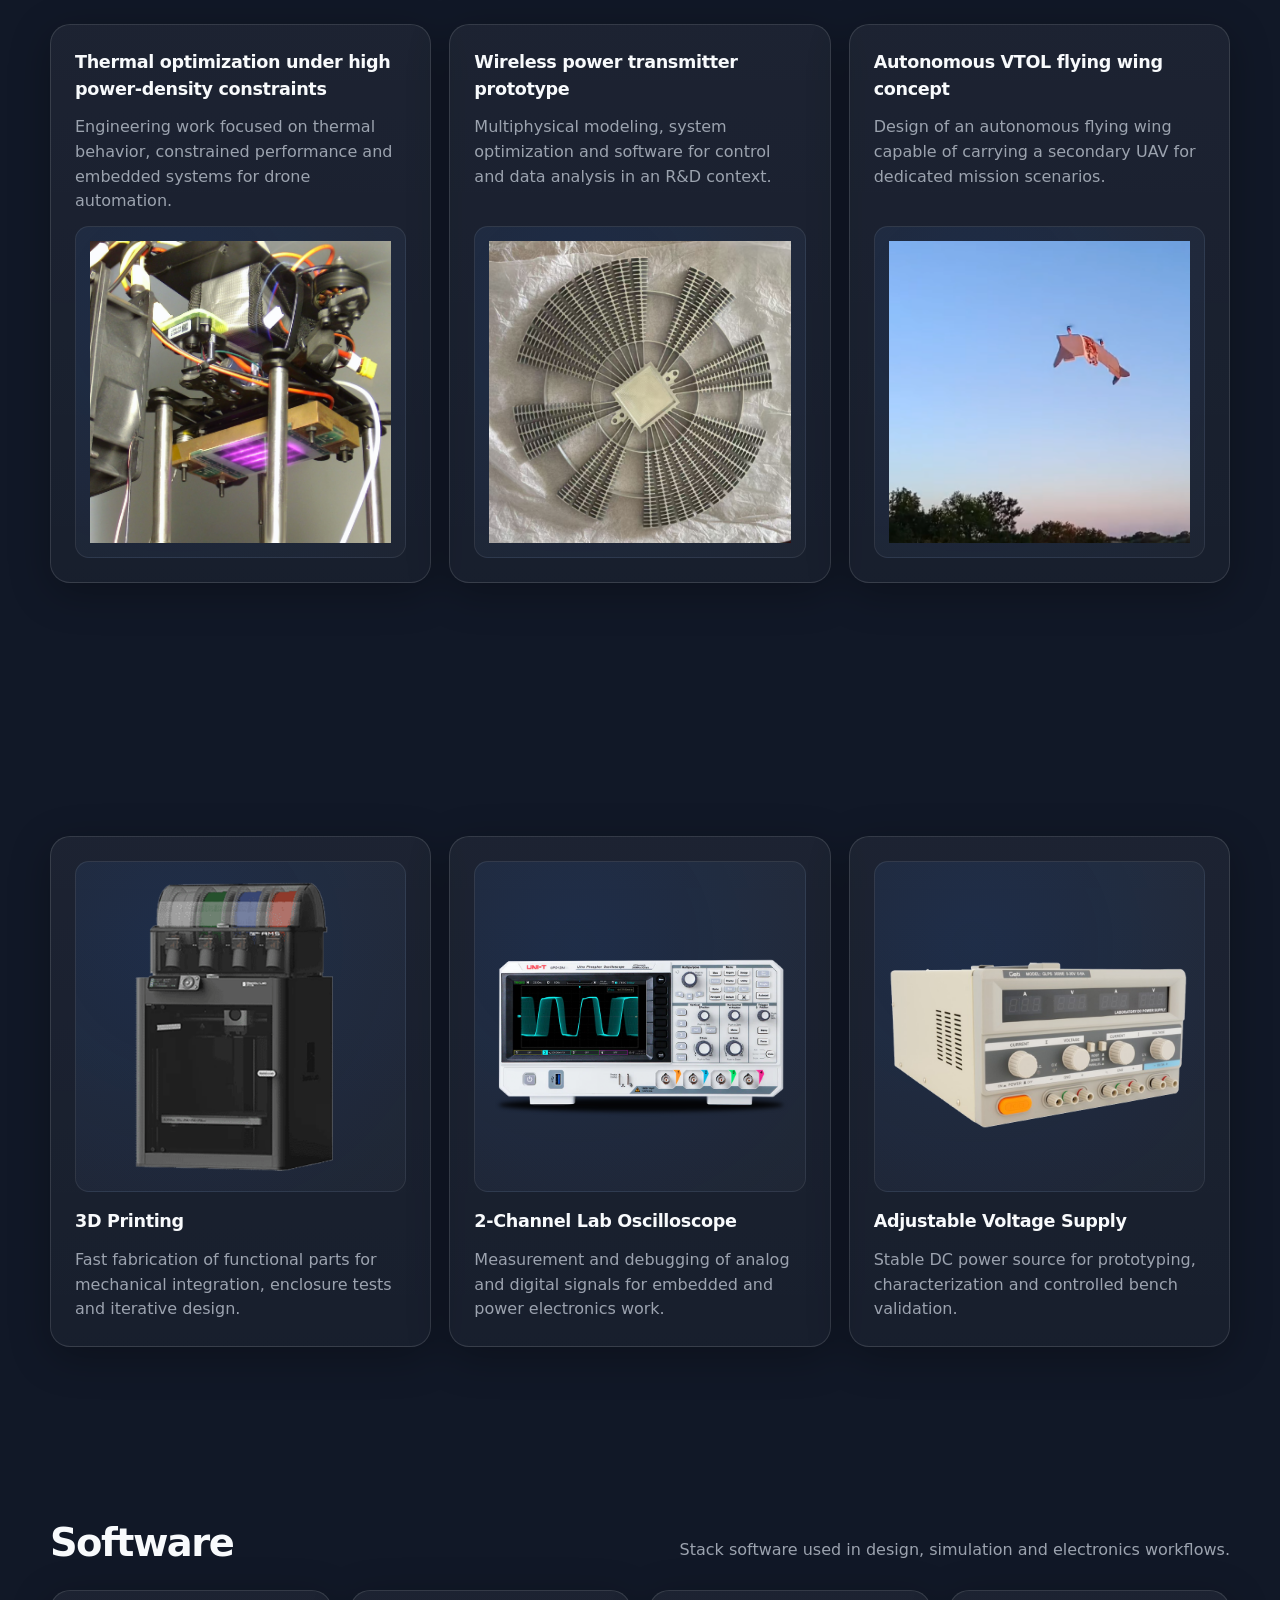
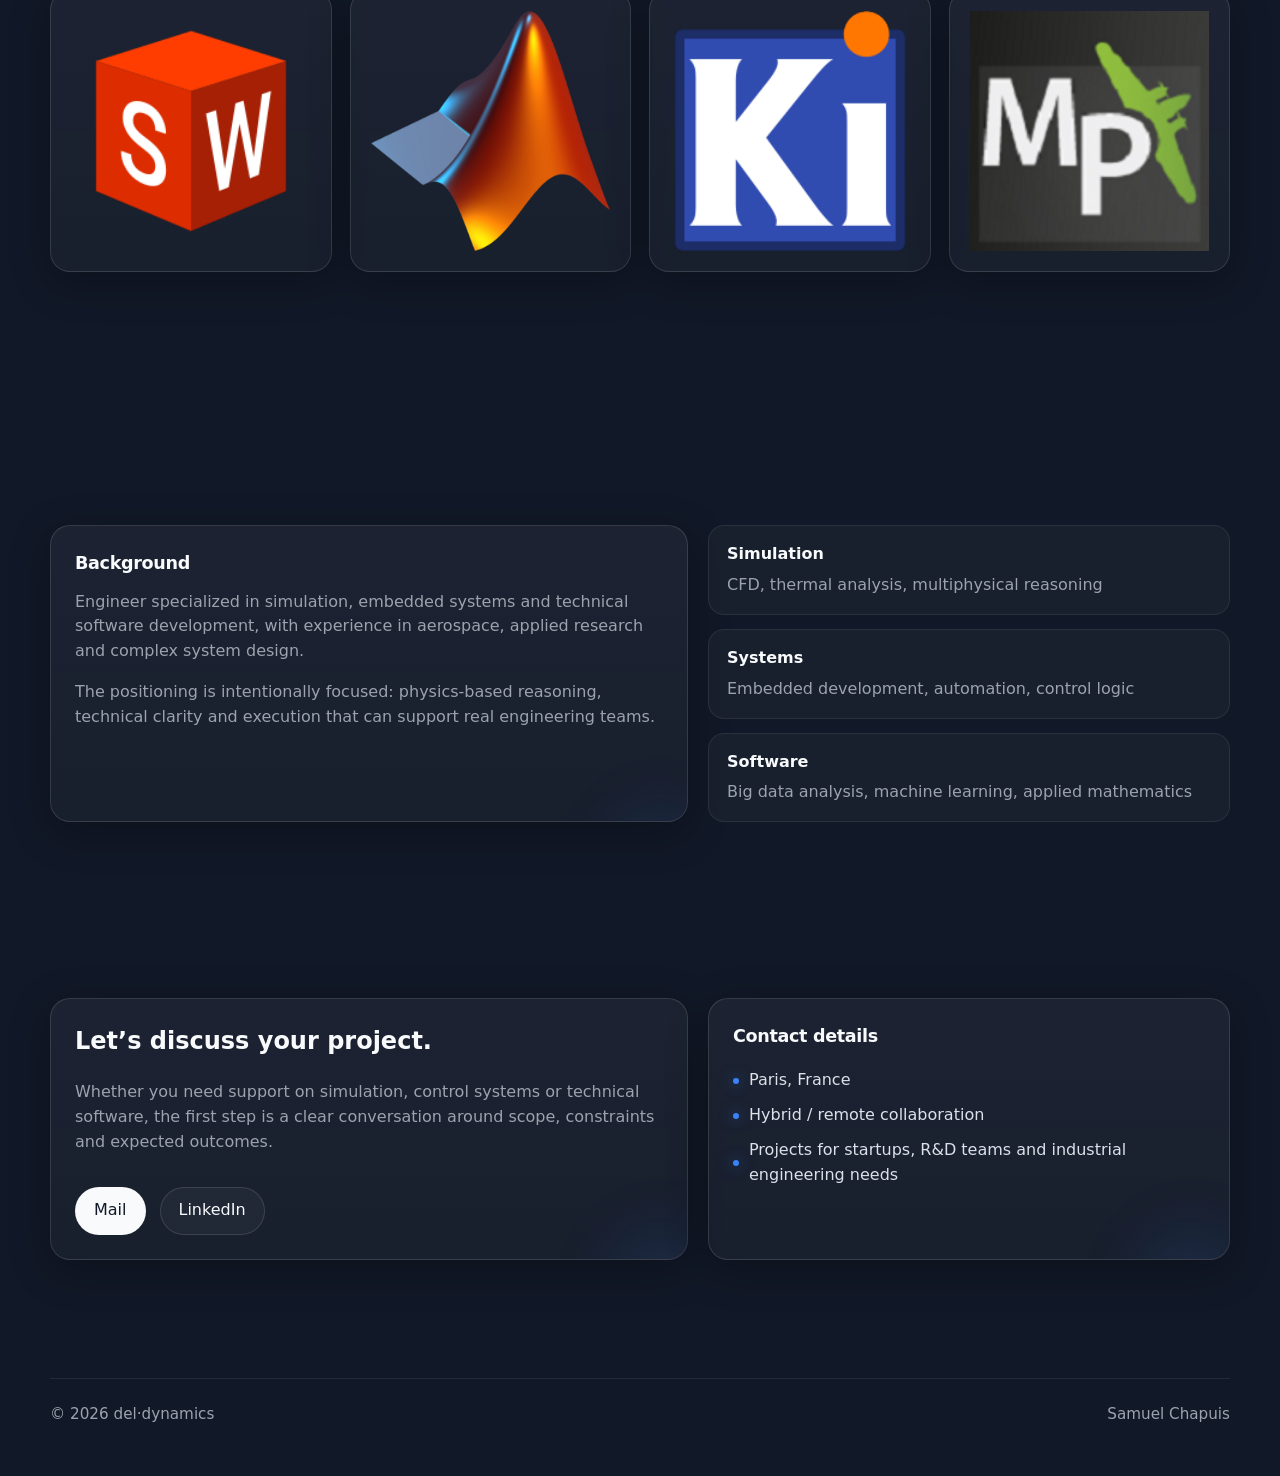
==== commit b9d62f9e: "js separation" ====
--- a/index.html
+++ b/index.html
@@ -305,6 +305,7 @@
     </div>
   </footer>
 
+  <script src="assets/js/field.js" defer></script>
   <script src="assets/js/homepage.js" defer></script>
 </body>
 </html>
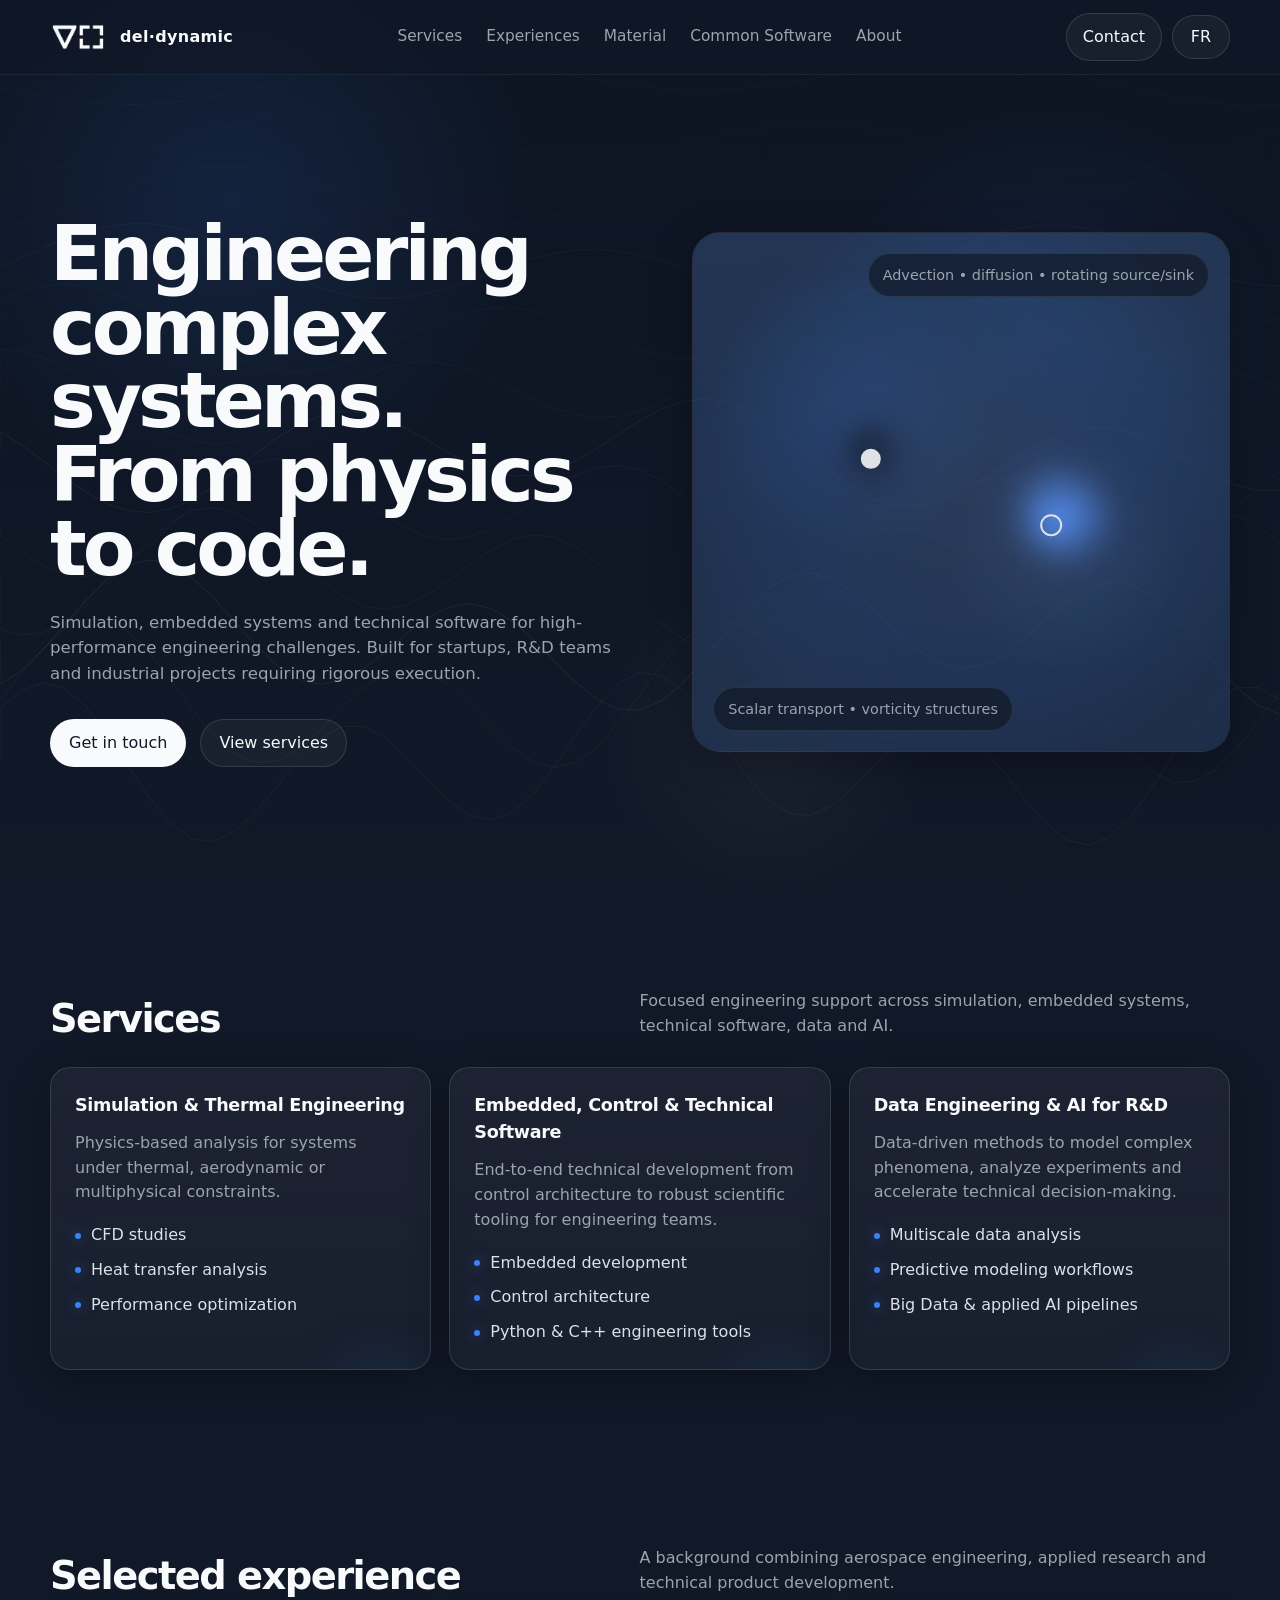
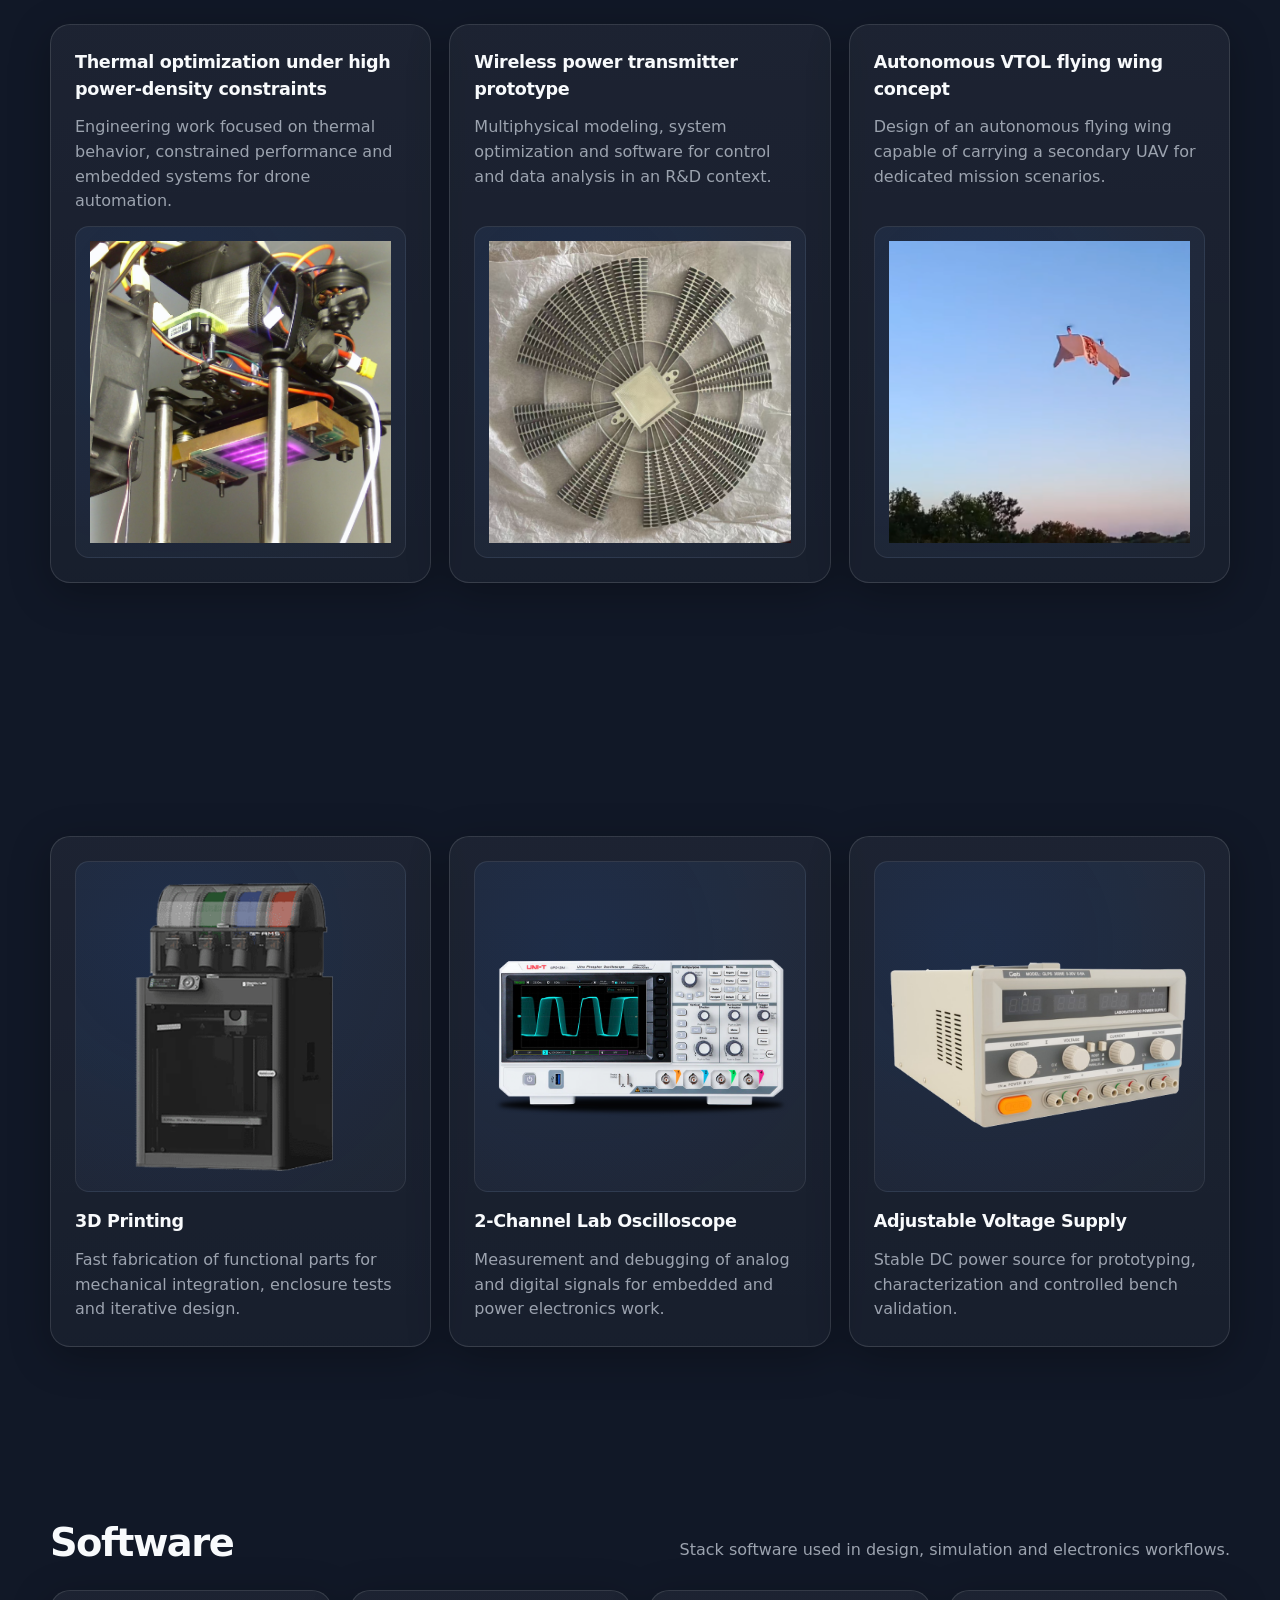
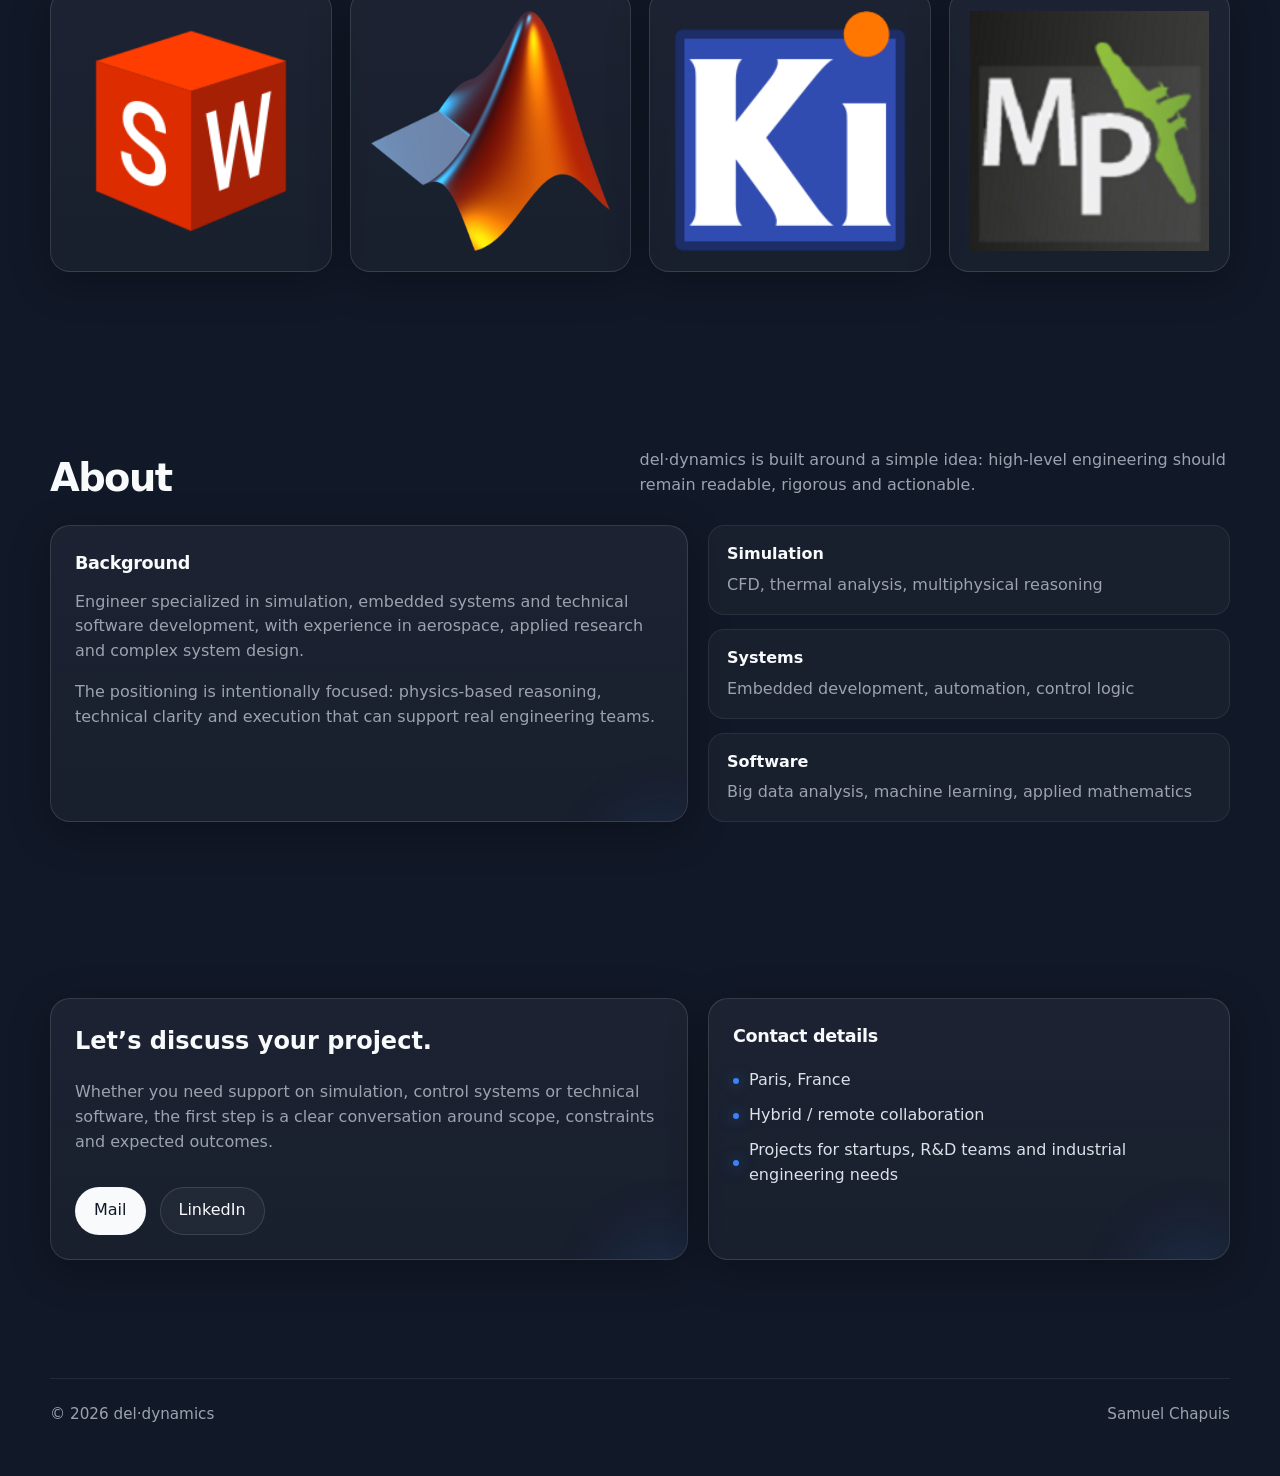
==== commit 471a9c57: "simulation mdf" ====
--- a/index.html
+++ b/index.html
@@ -3,7 +3,7 @@
 <head>
   <meta charset="UTF-8" />
   <meta name="viewport" content="width=device-width, initial-scale=1.0" />
-  <title>del·dynamics</title>
+  <title>del·dynamic</title>
   <meta name="description" content="Simulation, embedded systems and technical software for high-performance engineering challenges." />
   <link rel="icon" type="image/png" href="img/logo_simple.png" />
   <link rel="apple-touch-icon" href="img/logo_simple.png" />
@@ -16,11 +16,11 @@
 
   <header>
     <div class="container nav">
-      <a class="brand" href="#top" aria-label="del dynamics home">
+      <a class="brand" href="#top" aria-label="del dynamic home">
         <span class="brand-mark" aria-hidden="true">
           <img src="img/logo_transparent.png" alt="" loading="lazy" />
         </span>
-        <span>del·dynamics</span>
+        <span>del·dynamic</span>
       </a>
 
       <nav class="nav-links">
@@ -55,8 +55,8 @@
 
         <div class="hero-visual reveal">
           <canvas id="flowCanvas" aria-hidden="true"></canvas>
-          <div class="hero-badge one" data-i18n="hero.badge.one">Gradient fields • system dynamics</div>
-          <div class="hero-badge two" data-i18n="hero.badge.two">Simulation • control • software</div>
+              <div class="hero-badge one">Advection • diffusion • rotating source/sink</div>
+              <div class="hero-badge two">Scalar transport • vorticity structures</div>
         </div>
       </div>
     </section>
